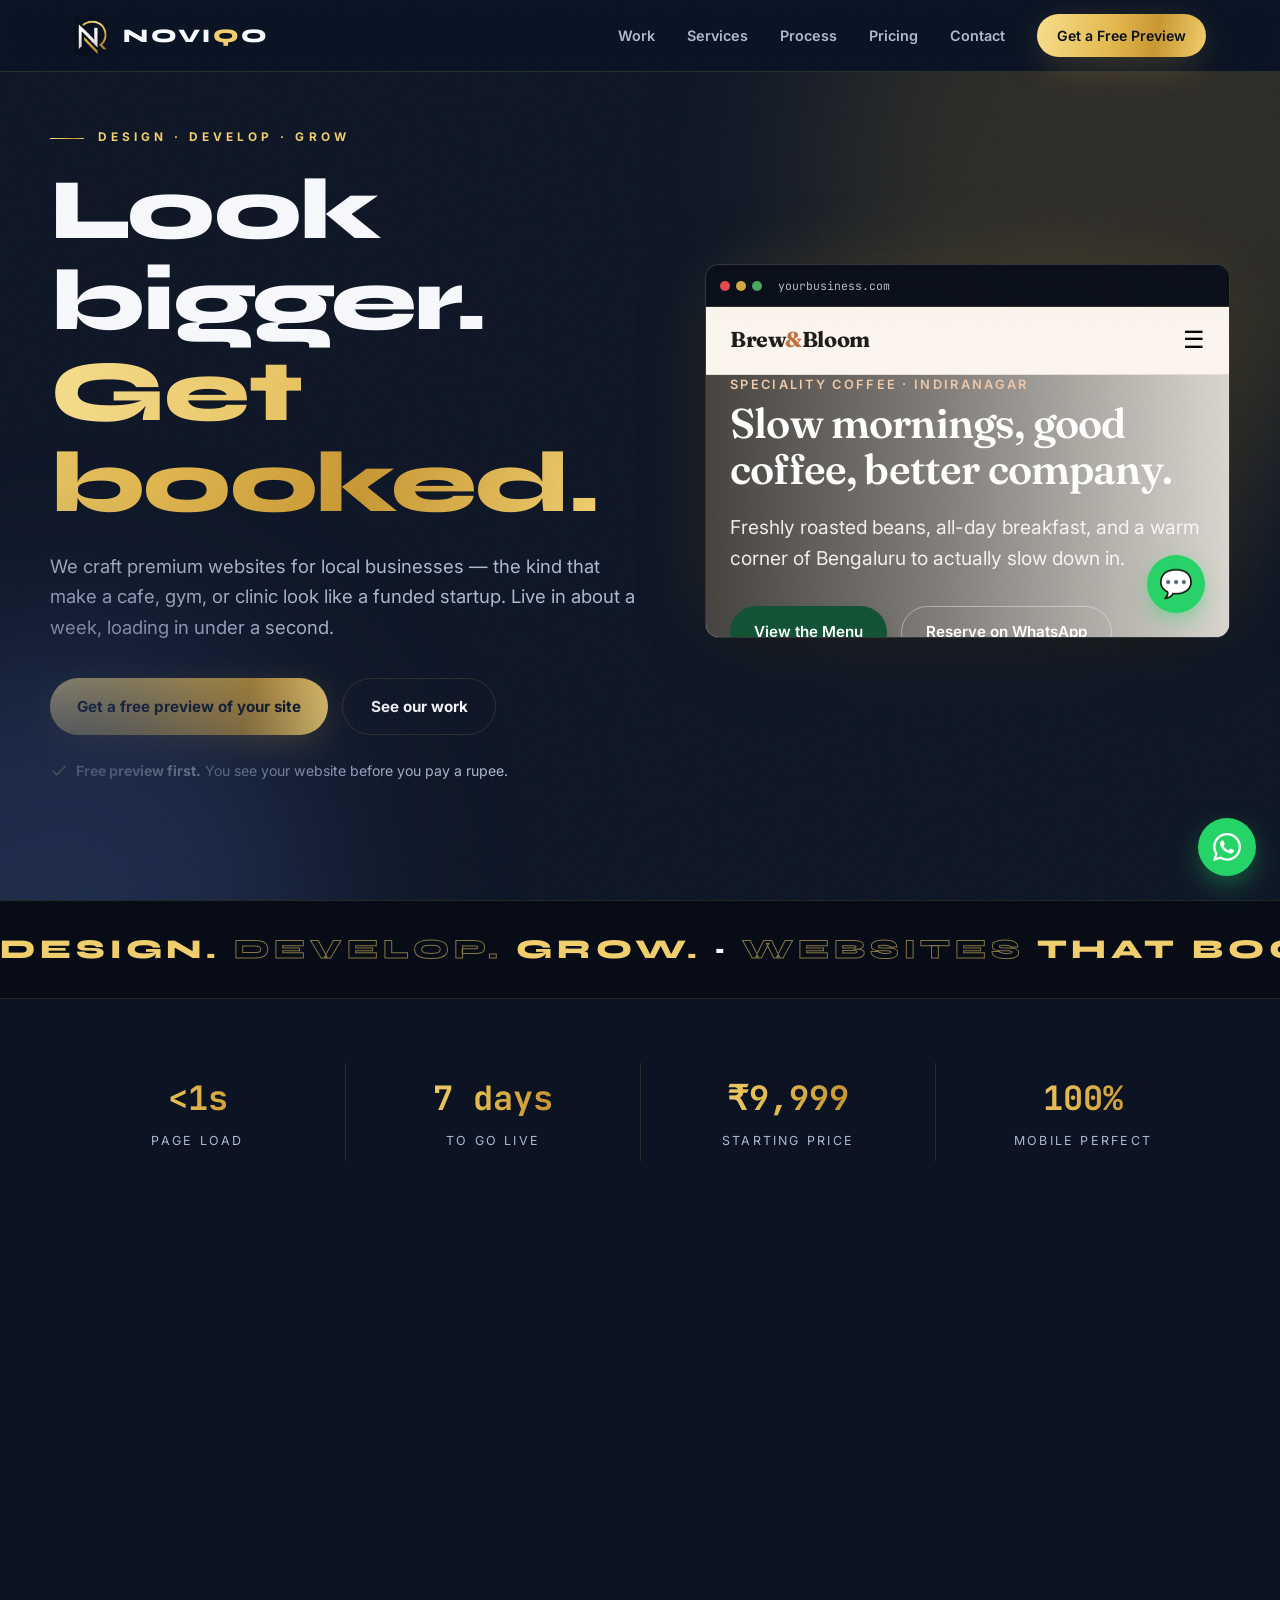
==== index.html @ 8b8cbaaa "Add 3 V2 portfolio demos" ====
<!DOCTYPE html>
<html lang="en">
<head>
  <meta charset="UTF-8" />
  <meta name="viewport" content="width=device-width, initial-scale=1.0" />
  <title>Noviqo Studio — Premium Website Design for Local Businesses in India</title>
  <meta name="description" content="Noviqo Studio designs premium, fast websites for local businesses across India — cafes, gyms, clinics, salons, schools. Live in 7 days, from ₹9,999. Design. Develop. Grow." />
  <meta name="keywords" content="website design India, affordable website small business, cafe website, gym website, dentist website, school website, salon website, web developer, WhatsApp business website" />
  <meta name="author" content="Noviqo Studio" />
  <link rel="canonical" href="https://noviqostudio.github.io/" />
  <meta name="theme-color" content="#0C1424" />
  <meta name="robots" content="index,follow,max-image-preview:large" />
  <link rel="icon" type="image/png" href="assets/favicon.png" />
  <!-- Open Graph + Twitter -->
  <meta property="og:type" content="website" />
  <meta property="og:site_name" content="Noviqo Studio" />
  <meta property="og:url" content="https://noviqostudio.github.io/" />
  <meta property="og:title" content="Noviqo Studio — Premium Websites for Local Businesses" />
  <meta property="og:description" content="Design. Develop. Grow. Premium websites for cafes, gyms, clinics, salons & schools — live in 7 days, from ₹9,999." />
  <meta property="og:image" content="https://noviqostudio.github.io/assets/logo.webp" />
  <meta name="twitter:card" content="summary_large_image" />
  <meta name="twitter:title" content="Noviqo Studio — Look bigger. Get booked." />
  <meta name="twitter:description" content="Premium websites for local businesses across India. Live in 7 days, from ₹9,999." />
  <meta name="twitter:image" content="https://noviqostudio.github.io/assets/logo.webp" />

  <!-- latency: preconnect + modular cached styles + deferred behavior -->
  <link rel="preconnect" href="https://fonts.googleapis.com" />
  <link rel="preconnect" href="https://fonts.gstatic.com" crossorigin />
  <link href="https://fonts.googleapis.com/css2?family=Syne:wght@700;800&family=Inter:wght@400;500;600;700&family=JetBrains+Mono:wght@500;700&display=swap" rel="stylesheet" />
  <link rel="stylesheet" href="css/tokens.css" />
  <link rel="stylesheet" href="css/main.css" />
  <script src="js/main.js" defer></script>

  <script type="application/ld+json">
  {
    "@context": "https://schema.org",
    "@type": "ProfessionalService",
    "@id": "https://noviqostudio.github.io/#studio",
    "name": "Noviqo Studio",
    "url": "https://noviqostudio.github.io/",
    "image": "https://noviqostudio.github.io/assets/logo.webp",
    "logo": "https://noviqostudio.github.io/assets/logo.webp",
    "description": "Premium website design and development studio for local businesses across India — cafes, gyms, clinics, salons and schools.",
    "slogan": "Design. Develop. Grow.",
    "email": "support.noviqostudio@gmail.com",
    "telephone": "+91-95352-78181",
    "priceRange": "₹₹",
    "areaServed": [
      { "@type": "Country", "name": "India" },
      "Jaipur", "Lucknow", "Indore", "Ahmedabad", "Pune", "Delhi NCR", "Chandigarh"
    ],
    "address": { "@type": "PostalAddress", "addressLocality": "Bengaluru", "addressRegion": "Karnataka", "addressCountry": "IN" },
    "knowsAbout": ["Website design", "Web development", "Local SEO", "Business automation", "Branding"],
    "contactPoint": { "@type": "ContactPoint", "contactType": "sales", "telephone": "+91-95352-78181", "email": "support.noviqostudio@gmail.com", "availableLanguage": ["en", "hi"] },
    "makesOffer": [
      { "@type": "Offer", "name": "Launch — 1-page premium website", "price": "9999", "priceCurrency": "INR" },
      { "@type": "Offer", "name": "Business — 5-6 page custom website", "price": "24999", "priceCurrency": "INR" },
      { "@type": "Offer", "name": "Premium — 10+ page website", "price": "49999", "priceCurrency": "INR" }
    ]
  }
  </script>
</head>
<body>

  <!-- ══ NAV ══ -->
  <header><nav>
    <a class="logo" href="#" aria-label="Noviqo Studio home">
      <img src="assets/monogram.webp" alt="Noviqo Studio monogram" width="40" height="46" />
      <b>NOVI<span>Q</span>O</b>
    </a>
    <div class="nav-links" id="navLinks">
      <a href="#work">Work</a>
      <a href="#services">Services</a>
      <a href="#process">Process</a>
      <a href="#pricing">Pricing</a>
      <a href="#contact">Contact</a>
      <a class="btn btn-gold" href="#contact">Get a Free Preview</a>
    </div>
    <button class="burger" id="burger" aria-label="Menu">☰</button>
  </nav></header>

  <!-- ══ HERO ══ -->
  <section class="hero">
    <div class="wrap">
      <div>
        <p class="eyebrow">Design · Develop · Grow</p>
        <h1>Look bigger.<br /><span class="gold-text">Get booked.</span></h1>
        <p class="lead">We craft premium websites for local businesses — the kind that make a cafe, gym, or clinic look like a funded startup. Live in about a week, loading in under a second.</p>
        <div class="hero-actions">
          <a class="btn btn-gold" href="#contact">Get a free preview of your site</a>
          <a class="btn btn-ghost" href="#work">See our work</a>
        </div>
        <p class="hero-note">
          <svg width="18" height="18" viewBox="0 0 24 24" fill="none" stroke="currentColor" stroke-width="2.2" stroke-linecap="round" stroke-linejoin="round" aria-hidden="true"><path d="M20 6 9 17l-5-5"/></svg>
          <span><b>Free preview first.</b>&nbsp;You see your website before you pay a rupee.</span>
        </p>
      </div>
      <div class="browser reveal">
        <div class="browser-bar"><i></i><i></i><i></i><span>yourbusiness.com</span></div>
        <div class="frame-cover skel">
          <iframe src="demos/cafe/index.html" title="Live demo — cafe website by Noviqo" loading="lazy"></iframe>
          <a href="demos/cafe/index.html" target="_blank" rel="noopener" aria-label="Open cafe demo"></a>
        </div>
      </div>
    </div>
  </section>

  <!-- ══ MARQUEE ══ -->
  <div class="marquee" aria-hidden="true">
    <div class="marquee-track">
      <span><em>Design.</em> <b>Develop.</b> <em>Grow.</em>&nbsp;·&nbsp;<b>Websites</b> <em>that book customers</em>&nbsp;·&nbsp;</span>
      <span><em>Design.</em> <b>Develop.</b> <em>Grow.</em>&nbsp;·&nbsp;<b>Websites</b> <em>that book customers</em>&nbsp;·&nbsp;</span>
    </div>
  </div>

  <!-- ══ STATS ══ -->
  <section class="strip">
    <div class="wrap">
      <div class="stat"><b>&lt;1s</b><span>Page load</span></div>
      <div class="stat"><b>7 days</b><span>To go live</span></div>
      <div class="stat"><b>₹9,999</b><span>Starting price</span></div>
      <div class="stat"><b>100%</b><span>Mobile perfect</span></div>
    </div>
  </section>

  <!-- ══ WORK / PORTFOLIO ══ -->
  <section id="work" class="cv">
    <div class="wrap">
      <div class="section-head reveal">
        <p class="eyebrow">Our Work</p>
        <h2>Real sites. <span class="gold-text">Live right now.</span></h2>
        <p class="lead">These aren't mockups — they're working websites you can click. Every one loads fast, ranks locally, and books customers over WhatsApp.</p>
      </div>
      <div class="portfolio-grid">
        <div class="work reveal">
          <div class="browser">
            <div class="browser-bar"><i></i><i></i><i></i><span>brew-and-bloom.in</span></div>
            <div class="frame-cover skel">
              <iframe src="demos/cafe/index.html" title="Cafe website demo" loading="lazy"></iframe>
              <a href="demos/cafe/index.html" target="_blank" rel="noopener" aria-label="Open cafe demo"></a>
            </div>
          </div>
          <div class="meta"><b>Brew &amp; Bloom — Cafe</b><span>Warm editorial design · menu · WhatsApp reservations</span></div>
        </div>
        <div class="work reveal">
          <div class="browser">
            <div class="browser-bar"><i></i><i></i><i></i><span>ironforge.fit</span></div>
            <div class="frame-cover skel">
              <iframe src="demos/gym/index.html" title="Gym website demo" loading="lazy"></iframe>
              <a href="demos/gym/index.html" target="_blank" rel="noopener" aria-label="Open gym demo"></a>
            </div>
          </div>
          <div class="meta"><b>Iron Forge — Gym</b><span>Bold dark design · memberships · free-trial funnel</span></div>
        </div>
        <div class="work reveal">
          <div class="browser">
            <div class="browser-bar"><i></i><i></i><i></i><span>brightsmile.clinic</span></div>
            <div class="frame-cover skel">
              <iframe src="demos/dental/index.html" title="Dental clinic website demo" loading="lazy"></iframe>
              <a href="demos/dental/index.html" target="_blank" rel="noopener" aria-label="Open dental demo"></a>
            </div>
          </div>
          <div class="meta"><b>BrightSmile — Dental Clinic</b><span>Calm clinical design · services · appointment booking</span></div>
        </div>
        <div class="work reveal">
          <div class="browser">
            <div class="browser-bar"><i></i><i></i><i></i><span>sunrisepublicschool.in</span></div>
            <div class="frame-cover skel">
              <iframe src="demos/school/index.html" title="School website demo" loading="lazy"></iframe>
              <a href="demos/school/index.html" target="_blank" rel="noopener" aria-label="Open school demo"></a>
            </div>
          </div>
          <div class="meta"><b>Sunrise Public — School</b><span>Scholarly design · admissions funnel · bilingual · DPDP-safe</span></div>
        </div>
        <div class="work reveal">
          <div class="browser">
            <div class="browser-bar"><i></i><i></i><i></i><span>luxeaura.salon</span></div>
            <div class="frame-cover skel">
              <iframe src="demos/salon/index.html" title="Salon website demo" loading="lazy"></iframe>
              <a href="demos/salon/index.html" target="_blank" rel="noopener" aria-label="Open salon demo"></a>
            </div>
          </div>
          <div class="meta"><b>Luxe Aura — Salon</b><span>Elegant plum &amp; gold · price list · bridal studio funnel</span></div>
        </div>
        <div class="work reveal">
          <div class="browser">
            <div class="browser-bar"><i></i><i></i><i></i><span>udaanschool.in</span></div>
            <div class="frame-cover skel">
              <iframe src="demos/school-v2/index.html" title="School website demo — bright variant" loading="lazy"></iframe>
              <a href="demos/school-v2/index.html" target="_blank" rel="noopener" aria-label="Open Udaan school demo"></a>
            </div>
          </div>
          <div class="meta"><b>Udaan — School (bright)</b><span>Playful sky &amp; sun design · admissions funnel · DPDP-safe</span></div>
        </div>
        <div class="work reveal">
          <div class="browser">
            <div class="browser-bar"><i></i><i></i><i></i><span>velvetbean.cafe</span></div>
            <div class="frame-cover skel">
              <iframe src="demos/cafe-v2/index.html" title="Cafe website demo — dark variant" loading="lazy"></iframe>
              <a href="demos/cafe-v2/index.html" target="_blank" rel="noopener" aria-label="Open Velvet Bean cafe demo"></a>
            </div>
          </div>
          <div class="meta"><b>Velvet Bean — Cafe (dark)</b><span>Late-night espresso bar · caramel gold · WhatsApp reservations</span></div>
        </div>
        <div class="work reveal">
          <div class="browser">
            <div class="browser-bar"><i></i><i></i><i></i><span>pulsestudio.fit</span></div>
            <div class="frame-cover skel">
              <iframe src="demos/gym-v2/index.html" title="Gym website demo — bright variant" loading="lazy"></iframe>
              <a href="demos/gym-v2/index.html" target="_blank" rel="noopener" aria-label="Open Pulse Studio gym demo"></a>
            </div>
          </div>
          <div class="meta"><b>Pulse Studio — Gym (bright)</b><span>Boutique fitness · coral &amp; class schedule · free-trial funnel</span></div>
        </div>
        <div class="work reveal">
          <div class="browser">
            <div class="browser-bar"><i></i><i></i><i></i><span>smilegarden.clinic</span></div>
            <div class="frame-cover skel">
              <iframe src="demos/dental-v2/index.html" title="Dental website demo — family variant" loading="lazy"></iframe>
              <a href="demos/dental-v2/index.html" target="_blank" rel="noopener" aria-label="Open Smile Garden dental demo"></a>
            </div>
          </div>
          <div class="meta"><b>Smile Garden — Dental (family)</b><span>Warm mint &amp; peach · kids club · appointment booking</span></div>
        </div>
      </div>
    </div>
  </section>

  <!-- ══ SERVICES ══ -->
  <section id="services" class="cv" style="background:var(--navy-850)">
    <div class="wrap">
      <div class="section-head reveal">
        <p class="eyebrow">What We Do</p>
        <h2>Everything your business <span class="gold-text">needs online.</span></h2>
      </div>
      <div class="grid3">
        <div class="card reveal">
          <div class="ic"><svg width="24" height="24" viewBox="0 0 24 24" fill="none" stroke="currentColor" stroke-width="2" stroke-linecap="round" stroke-linejoin="round" aria-hidden="true"><rect x="2" y="3" width="20" height="14" rx="2"/><path d="M8 21h8M12 17v4"/></svg></div>
          <h3>Premium Websites</h3><p>Custom-designed, mobile-perfect sites for cafes, restaurants, gyms, clinics, and growing businesses.</p>
        </div>
        <div class="card reveal">
          <div class="ic"><svg width="24" height="24" viewBox="0 0 24 24" fill="none" stroke="currentColor" stroke-width="2" stroke-linecap="round" stroke-linejoin="round" aria-hidden="true"><path d="M22 7l-8.5 8.5-5-5L2 17"/><path d="M16 7h6v6"/></svg></div>
          <h3>Local SEO</h3><p>Show up when customers search "near me" — Google Business setup, schema, and ranking built in.</p>
        </div>
        <div class="card reveal">
          <div class="ic"><svg width="24" height="24" viewBox="0 0 24 24" fill="none" stroke="currentColor" stroke-width="2" stroke-linecap="round" stroke-linejoin="round" aria-hidden="true"><path d="M21 11.5a8.38 8.38 0 0 1-.9 3.8 8.5 8.5 0 0 1-7.6 4.7 8.38 8.38 0 0 1-3.8-.9L3 21l1.9-5.7a8.38 8.38 0 0 1-.9-3.8 8.5 8.5 0 0 1 4.7-7.6 8.38 8.38 0 0 1 3.8-.9h.5a8.48 8.48 0 0 1 8 8v.5z"/></svg></div>
          <h3>WhatsApp Booking</h3><p>Enquiries, reservations, and orders land directly on your phone. No dashboard to learn.</p>
        </div>
        <div class="card reveal">
          <div class="ic"><svg width="24" height="24" viewBox="0 0 24 24" fill="none" stroke="currentColor" stroke-width="2" stroke-linecap="round" stroke-linejoin="round" aria-hidden="true"><path d="M12 22s8-4 8-10V5l-8-3-8 3v7c0 6 8 10 8 10z"/></svg></div>
          <h3>Care Plans</h3><p>Security, backups, updates, and monthly edits handled — your site stays fast and fresh forever.</p>
        </div>
        <div class="card reveal">
          <div class="ic"><svg width="24" height="24" viewBox="0 0 24 24" fill="none" stroke="currentColor" stroke-width="2" stroke-linecap="round" stroke-linejoin="round" aria-hidden="true"><rect x="4" y="4" width="16" height="16" rx="2"/><path d="M9 9h6v6H9zM9 1v3M15 1v3M9 20v3M15 20v3M1 9h3M1 15h3M20 9h3M20 15h3"/></svg></div>
          <h3>Business Automation</h3><p>AI integrations and automations that reply to customers and save you hours every week.</p>
        </div>
        <div class="card reveal">
          <div class="ic"><svg width="24" height="24" viewBox="0 0 24 24" fill="none" stroke="currentColor" stroke-width="2" stroke-linecap="round" stroke-linejoin="round" aria-hidden="true"><circle cx="13.5" cy="6.5" r=".5"/><circle cx="17.5" cy="10.5" r=".5"/><circle cx="8.5" cy="7.5" r=".5"/><circle cx="6.5" cy="12.5" r=".5"/><path d="M12 2C6.5 2 2 6.5 2 12s4.5 10 10 10c.926 0 1.648-.746 1.648-1.688 0-.437-.18-.835-.437-1.125-.29-.289-.438-.652-.438-1.125a1.64 1.64 0 0 1 1.668-1.668h1.996c3.051 0 5.555-2.503 5.555-5.554C21.965 6.012 17.461 2 12 2z"/></svg></div>
          <h3>Branding</h3><p>Logos, colors, and a look your customers remember — consistent from signboard to site.</p>
        </div>
      </div>
    </div>
  </section>

  <!-- ══ PROCESS ══ -->
  <section id="process" class="cv">
    <div class="wrap">
      <div class="section-head reveal">
        <p class="eyebrow">How It Works</p>
        <h2>Idea to live <span class="gold-text">in 7 days.</span></h2>
      </div>
      <div class="steps">
        <div class="step reveal"><h3>Free preview</h3><p>Tell us your business. We build a preview of your website — free, no obligation.</p></div>
        <div class="step reveal"><h3>You approve</h3><p>Love it? 50% advance locks your slot and we start the full build same day.</p></div>
        <div class="step reveal"><h3>We build</h3><p>Design, content, SEO, WhatsApp booking — you review a live link in 3–5 days.</p></div>
        <div class="step reveal"><h3>Go live</h3><p>Two revision rounds, then launch. Care Plan keeps it fast and secure after.</p></div>
      </div>
    </div>
  </section>

  <!-- ══ PRICING ══ -->
  <section id="pricing" class="cv" style="background:var(--navy-850)">
    <div class="wrap">
      <div class="section-head reveal">
        <p class="eyebrow">Pricing</p>
        <h2>Simple, honest <span class="gold-text">pricing.</span></h2>
        <p class="lead">Domain and SSL setup included for year one. No hidden costs — ever.</p>
      </div>
      <div class="price-grid">
        <div class="plan reveal">
          <h3>Launch</h3><div class="amt">₹9,999<small> one-time</small></div>
          <ul>
            <li><svg width="15" height="15" viewBox="0 0 24 24" fill="none" stroke="currentColor" stroke-width="3" stroke-linecap="round" stroke-linejoin="round" aria-hidden="true"><path d="M20 6 9 17l-5-5"/></svg>Premium 1-page website</li>
            <li><svg width="15" height="15" viewBox="0 0 24 24" fill="none" stroke="currentColor" stroke-width="3" stroke-linecap="round" stroke-linejoin="round" aria-hidden="true"><path d="M20 6 9 17l-5-5"/></svg>WhatsApp + call + maps</li>
            <li><svg width="15" height="15" viewBox="0 0 24 24" fill="none" stroke="currentColor" stroke-width="3" stroke-linecap="round" stroke-linejoin="round" aria-hidden="true"><path d="M20 6 9 17l-5-5"/></svg>Basic SEO</li>
            <li><svg width="15" height="15" viewBox="0 0 24 24" fill="none" stroke="currentColor" stroke-width="3" stroke-linecap="round" stroke-linejoin="round" aria-hidden="true"><path d="M20 6 9 17l-5-5"/></svg>Domain included, year 1</li>
          </ul>
          <a class="btn btn-ghost" href="#contact">Start with Launch</a>
        </div>
        <div class="plan feat reveal">
          <h3>Business</h3><div class="amt">₹24,999<small> one-time</small></div>
          <ul>
            <li><svg width="15" height="15" viewBox="0 0 24 24" fill="none" stroke="currentColor" stroke-width="3" stroke-linecap="round" stroke-linejoin="round" aria-hidden="true"><path d="M20 6 9 17l-5-5"/></svg>5–6 page custom website</li>
            <li><svg width="15" height="15" viewBox="0 0 24 24" fill="none" stroke="currentColor" stroke-width="3" stroke-linecap="round" stroke-linejoin="round" aria-hidden="true"><path d="M20 6 9 17l-5-5"/></svg>Gallery, reviews, enquiry forms</li>
            <li><svg width="15" height="15" viewBox="0 0 24 24" fill="none" stroke="currentColor" stroke-width="3" stroke-linecap="round" stroke-linejoin="round" aria-hidden="true"><path d="M20 6 9 17l-5-5"/></svg>Local SEO + Google Business</li>
            <li><svg width="15" height="15" viewBox="0 0 24 24" fill="none" stroke="currentColor" stroke-width="3" stroke-linecap="round" stroke-linejoin="round" aria-hidden="true"><path d="M20 6 9 17l-5-5"/></svg>Analytics + schema</li>
            <li><svg width="15" height="15" viewBox="0 0 24 24" fill="none" stroke="currentColor" stroke-width="3" stroke-linecap="round" stroke-linejoin="round" aria-hidden="true"><path d="M20 6 9 17l-5-5"/></svg>Domain included, year 1</li>
          </ul>
          <a class="btn btn-gold" href="#contact">Start with Business</a>
        </div>
        <div class="plan reveal">
          <h3>Premium</h3><div class="amt">₹49,999<small> one-time</small></div>
          <ul>
            <li><svg width="15" height="15" viewBox="0 0 24 24" fill="none" stroke="currentColor" stroke-width="3" stroke-linecap="round" stroke-linejoin="round" aria-hidden="true"><path d="M20 6 9 17l-5-5"/></svg>10+ pages, fully custom</li>
            <li><svg width="15" height="15" viewBox="0 0 24 24" fill="none" stroke="currentColor" stroke-width="3" stroke-linecap="round" stroke-linejoin="round" aria-hidden="true"><path d="M20 6 9 17l-5-5"/></svg>Booking / ordering automation</li>
            <li><svg width="15" height="15" viewBox="0 0 24 24" fill="none" stroke="currentColor" stroke-width="3" stroke-linecap="round" stroke-linejoin="round" aria-hidden="true"><path d="M20 6 9 17l-5-5"/></svg>Copywriting included</li>
            <li><svg width="15" height="15" viewBox="0 0 24 24" fill="none" stroke="currentColor" stroke-width="3" stroke-linecap="round" stroke-linejoin="round" aria-hidden="true"><path d="M20 6 9 17l-5-5"/></svg>Advanced SEO + blog/CMS</li>
            <li><svg width="15" height="15" viewBox="0 0 24 24" fill="none" stroke="currentColor" stroke-width="3" stroke-linecap="round" stroke-linejoin="round" aria-hidden="true"><path d="M20 6 9 17l-5-5"/></svg>Priority build</li>
          </ul>
          <a class="btn btn-ghost" href="#contact">Start with Premium</a>
        </div>
      </div>
      <p class="care-note reveal">Every site includes a <b>Care Plan</b> option from ₹999/month — security, edits, and SEO handled. <b>First month free.</b></p>
    </div>
  </section>

  <!-- ══ CONTACT ══ -->
  <section id="contact" class="contact cv">
    <div class="wrap split">
      <div class="reveal">
        <p class="eyebrow">Get Started</p>
        <h2>Get your <span class="gold-text">free preview.</span></h2>
        <p class="lead" style="margin-top:14px">Tell us about your business and we'll build a preview of your website — free. If you love it, we go live in a week. If not, you owe nothing.</p>
        <div class="info-row">
          <svg width="20" height="20" viewBox="0 0 24 24" fill="none" stroke="currentColor" stroke-width="2" stroke-linecap="round" stroke-linejoin="round" aria-hidden="true"><rect x="2" y="4" width="20" height="16" rx="2"/><path d="m22 7-10 5L2 7"/></svg>
          <a href="mailto:support.noviqostudio@gmail.com">support.noviqostudio@gmail.com</a>
        </div>
        <div class="info-row">
          <svg width="20" height="20" viewBox="0 0 24 24" fill="none" stroke="currentColor" stroke-width="2" stroke-linecap="round" stroke-linejoin="round" aria-hidden="true"><path d="M21 11.5a8.38 8.38 0 0 1-.9 3.8 8.5 8.5 0 0 1-7.6 4.7 8.38 8.38 0 0 1-3.8-.9L3 21l1.9-5.7a8.38 8.38 0 0 1-.9-3.8 8.5 8.5 0 0 1 4.7-7.6 8.38 8.38 0 0 1 3.8-.9h.5a8.48 8.48 0 0 1 8 8v.5z"/></svg>
          <span>WhatsApp — fastest reply</span>
        </div>
        <div class="info-row">
          <svg width="20" height="20" viewBox="0 0 24 24" fill="none" stroke="currentColor" stroke-width="2" stroke-linecap="round" stroke-linejoin="round" aria-hidden="true"><path d="M20 10c0 6-8 12-8 12s-8-6-8-12a8 8 0 0 1 16 0z"/><circle cx="12" cy="10" r="3"/></svg>
          <span>Bengaluru, India · serving businesses everywhere</span>
        </div>
      </div>
      <form id="enquiry" onsubmit="return sendWhatsApp(event)">
        <h3>Free Website Preview</h3>
        <p style="color:#6B7280;font-size:.9rem;margin-top:6px">30 seconds. Straight to our WhatsApp.</p>
        <label for="nm">Your name</label>
        <input id="nm" required placeholder="e.g. Priya" autocomplete="name" />
        <label for="biz">Business name &amp; type</label>
        <input id="biz" required placeholder="e.g. Priya's Cafe, Indiranagar" autocomplete="organization" />
        <label for="msg">Anything else? (optional)</label>
        <textarea id="msg" rows="3" placeholder="e.g. We have an Instagram but no website"></textarea>
        <button class="btn btn-gold" type="submit">Get My Free Preview →</button>
      </form>
    </div>
  </section>

  <!-- ══ FOOTER ══ -->
  <footer>
    <img class="flogo" src="assets/logo.webp" alt="Noviqo Studio — Design. Develop. Grow." width="193" height="96" decoding="async" />
    <div class="fnav">
      <a href="#work">Work</a><a href="#services">Services</a><a href="#pricing">Pricing</a><a href="#contact">Contact</a>
    </div>
    <p class="legal">© <span id="yr"></span> Noviqo Studio · Bengaluru, India · Design. Develop. Grow.</p>
  </footer>

  <!-- ══ FLOATING WHATSAPP ══ -->
  <a class="fab" href="https://wa.me/919535278181?text=Hi%20Noviqo%20Studio!%20I'd%20like%20a%20free%20website%20preview." target="_blank" rel="noopener" aria-label="Chat on WhatsApp">
    <svg width="28" height="28" viewBox="0 0 24 24" fill="currentColor" aria-hidden="true"><path d="M17.472 14.382c-.297-.149-1.758-.867-2.03-.967-.273-.099-.471-.148-.67.15-.197.297-.767.966-.94 1.164-.173.199-.347.223-.644.075-.297-.15-1.255-.463-2.39-1.475-.883-.788-1.48-1.761-1.653-2.059-.173-.297-.018-.458.13-.606.134-.133.297-.347.446-.52.149-.174.198-.298.298-.497.099-.198.05-.371-.025-.52-.075-.149-.669-1.612-.916-2.207-.242-.579-.487-.5-.669-.51-.173-.008-.371-.01-.57-.01-.198 0-.52.074-.792.372-.272.297-1.04 1.016-1.04 2.479 0 1.462 1.065 2.875 1.213 3.074.149.198 2.096 3.2 5.077 4.487.709.306 1.262.489 1.694.625.712.227 1.36.195 1.871.118.571-.085 1.758-.719 2.006-1.413.248-.694.248-1.289.173-1.413-.074-.124-.272-.198-.57-.347m-5.421 7.403h-.004a9.87 9.87 0 0 1-5.031-1.378l-.361-.214-3.741.982.998-3.648-.235-.374a9.86 9.86 0 0 1-1.51-5.26c.001-5.45 4.436-9.884 9.888-9.884 2.64 0 5.122 1.03 6.988 2.898a9.825 9.825 0 0 1 2.893 6.994c-.003 5.45-4.437 9.884-9.885 9.884m8.413-18.297A11.815 11.815 0 0 0 12.05 0C5.495 0 .16 5.335.157 11.892c0 2.096.547 4.142 1.588 5.945L.057 24l6.305-1.654a11.882 11.882 0 0 0 5.683 1.448h.005c6.554 0 11.89-5.335 11.893-11.893a11.821 11.821 0 0 0-3.48-8.413z"/></svg>
  </a>

</body>
</html>
---- css/tokens.css ----
/* Noviqo Studio — design tokens (derived from brand/NOVIQO.png: midnight navy · metallic gold · white)
   Modular: single theming layer, cached separately. */
:root {
  /* color — navy scale (logo background family) */
  --navy-950: #070C16;
  --navy-900: #0C1424;   /* page canvas — matches logo bg */
  --navy-850: #101A30;
  --navy-800: #15213C;   /* raised surface */
  --navy-700: #1D2C4E;   /* borders on dark */

  /* color — gold scale (logo mark family) */
  --gold: #D4A93C;             /* base metallic */
  --gold-bright: #F0CE6E;      /* text-safe on navy */
  --gold-deep: #A87E22;
  --grad-gold: linear-gradient(100deg, #F6DE8D 0%, #E3B84D 45%, #C89732 70%, #F0CE6E 100%);

  /* color — neutrals */
  --white: #F8F9FC;
  --body-on-dark: #AEB9CF;     /* muted body text on navy */
  --line-on-dark: rgba(240, 206, 110, .14);   /* gold hairline */
  --line-soft: rgba(174, 185, 207, .14);

  /* semantic */
  --bg: var(--navy-900);
  --surface: var(--navy-800);
  --ink: var(--white);
  --muted: var(--body-on-dark);
  --accent: var(--gold);
  --accent-ink: #0B1120;       /* text on gold */
  --wa: #25D366;

  /* type */
  --font-display: 'Syne', 'Inter', sans-serif;
  --font-body: 'Inter', system-ui, -apple-system, sans-serif;
  --font-mono: 'JetBrains Mono', ui-monospace, monospace;

  /* radius */
  --r-sm: 8px;
  --r-md: 14px;
  --r-lg: 22px;
  --pill: 999px;

  /* elevation & glow */
  --shadow: 0 20px 60px -20px rgba(0, 0, 0, .55);
  --glow-gold: 0 10px 40px -10px rgba(212, 169, 60, .45);
  --glow-gold-soft: 0 0 80px -20px rgba(212, 169, 60, .25);

  /* layout */
  --maxw: 1180px;
  --pad: 24px;
}
---- css/main.css ----
/* Noviqo Studio — layout & components (midnight navy · metallic gold).
   Modular: depends only on tokens.css. */

* { margin: 0; padding: 0; box-sizing: border-box; }
html { scroll-behavior: smooth; }
body {
  font-family: var(--font-body);
  color: var(--ink);
  background: var(--bg);
  line-height: 1.65;
  -webkit-font-smoothing: antialiased;
  overflow-x: hidden;
}
h1, h2, h3 { font-family: var(--font-display); font-weight: 800; line-height: 1.05; letter-spacing: -.02em; }
a { color: inherit; text-decoration: none; }
a, button { cursor: pointer; }
img { display: block; max-width: 100%; }
:focus-visible { outline: 2px solid var(--gold-bright); outline-offset: 3px; border-radius: 4px; }
::selection { background: var(--gold); color: var(--accent-ink); }
section { padding: 110px var(--pad); position: relative; }
.cv { content-visibility: auto; contain-intrinsic-size: 760px; }
.wrap { max-width: var(--maxw); margin: 0 auto; position: relative; }

/* film grain over everything, very subtle */
body::before {
  content: ""; position: fixed; inset: 0; z-index: 1; pointer-events: none; opacity: .05;
  background-image: url("data:image/svg+xml,%3Csvg xmlns='http://www.w3.org/2000/svg' width='140' height='140'%3E%3Cfilter id='n'%3E%3CfeTurbulence type='fractalNoise' baseFrequency='0.9' numOctaves='2'/%3E%3C/filter%3E%3Crect width='100%25' height='100%25' filter='url(%23n)'/%3E%3C/svg%3E");
}
header, .fab { z-index: 50; }

/* typography helpers */
.eyebrow {
  display: inline-flex; align-items: center; gap: 14px;
  font-weight: 700; font-size: .74rem; letter-spacing: .34em; text-transform: uppercase;
  color: var(--gold-bright);
}
.eyebrow::before { content: ""; width: 34px; height: 1px; background: var(--grad-gold); }
.gold-text { background: var(--grad-gold); -webkit-background-clip: text; background-clip: text; color: transparent; }
.lead { color: var(--muted); font-size: 1.08rem; max-width: 62ch; }
.section-head { max-width: 62ch; margin-bottom: 64px; }
.section-head h2 { font-size: clamp(2.2rem, 5vw, 3.4rem); margin: .8rem 0 1rem; text-wrap: balance; }

/* buttons */
.btn {
  display: inline-flex; align-items: center; gap: .55rem; font-weight: 700; font-size: .95rem;
  padding: .95rem 1.7rem; border-radius: var(--pill); border: 0;
  transition: transform .2s, box-shadow .2s, background .2s, color .2s;
}
.btn:hover { transform: translateY(-2px); }
.btn:active { transform: translateY(0) scale(.98); }
.btn-gold { background: var(--grad-gold); color: var(--accent-ink); box-shadow: var(--glow-gold); }
.btn-gold:hover { box-shadow: 0 14px 50px -10px rgba(212, 169, 60, .6); }
.btn-ghost { background: transparent; color: var(--ink); border: 1.5px solid var(--line-on-dark); }
.btn-ghost:hover { border-color: var(--gold); color: var(--gold-bright); }

/* nav */
header {
  position: sticky; top: 0; backdrop-filter: saturate(160%) blur(14px);
  background: rgba(12, 20, 36, .8); border-bottom: 1px solid var(--line-on-dark);
}
nav { max-width: var(--maxw); margin: 0 auto; display: flex; align-items: center; justify-content: space-between; padding: 14px var(--pad); }
.logo { display: flex; align-items: center; gap: 12px; }
.logo img { height: 40px; width: auto; }
.logo b { font-family: var(--font-display); font-weight: 800; font-size: 1.2rem; letter-spacing: .12em; }
.logo b span { color: var(--gold-bright); }
.nav-links { display: flex; gap: 32px; align-items: center; }
.nav-links a { font-size: .9rem; color: var(--muted); font-weight: 600; transition: color .2s; }
.nav-links a:hover { color: var(--gold-bright); }
.nav-links a.btn-gold { color: var(--accent-ink); padding: .62rem 1.25rem; font-size: .88rem; }
.burger { display: none; background: 0; border: 0; font-size: 1.6rem; color: var(--ink); }

/* hero */
.hero { min-height: 92vh; display: flex; align-items: center; padding-top: 40px; overflow: hidden; }
.hero::before, .hero::after {
  content: ""; position: absolute; border-radius: 50%; filter: blur(90px); pointer-events: none;
}
.hero::before { width: 640px; height: 640px; right: -180px; top: -220px; background: rgba(212, 169, 60, .16); }
.hero::after { width: 520px; height: 520px; left: -200px; bottom: -260px; background: rgba(29, 44, 78, .9); }
.hero .wrap { display: grid; grid-template-columns: 1.06fr .94fr; gap: 64px; align-items: center; }
.hero h1 { font-size: clamp(3rem, 7vw, 5.4rem); margin: 1.1rem 0 1.4rem; text-wrap: balance; }
.hero .lead { font-size: 1.16rem; margin-bottom: 2.2rem; }
.hero-actions { display: flex; gap: 14px; flex-wrap: wrap; }
.hero-note { margin-top: 1.5rem; font-size: .88rem; color: var(--muted); display: flex; align-items: center; gap: 8px; }
.hero-note svg { color: var(--gold-bright); flex: none; }
.hero-note b { color: var(--ink); }

/* browser mockup */
.browser {
  border: 1px solid var(--line-on-dark); border-radius: var(--r-md); overflow: hidden;
  background: var(--navy-850); box-shadow: var(--shadow), var(--glow-gold-soft);
}
.browser-bar { display: flex; align-items: center; gap: 6px; padding: 11px 14px; background: var(--navy-950); border-bottom: 1px solid var(--line-on-dark); }
.browser-bar i { width: 10px; height: 10px; border-radius: var(--pill); background: var(--navy-700); }
.browser-bar i:first-child { background: #E5484D; }
.browser-bar i:nth-child(2) { background: var(--gold); }
.browser-bar i:nth-child(3) { background: #46A758; }
.browser-bar span { margin-left: 10px; font-family: var(--font-mono); font-size: .72rem; color: var(--muted); }
.browser iframe { width: 100%; height: 330px; border: 0; display: block; pointer-events: none; background: #fff; }
.frame-cover { position: relative; }
.frame-cover a { position: absolute; inset: 0; }

/* skeleton shimmer */
.skel { position: relative; overflow: hidden; background: var(--navy-800); }
.skel::after {
  content: ""; position: absolute; inset: 0; transform: translateX(-100%);
  background: linear-gradient(90deg, transparent, rgba(240, 206, 110, .12), transparent);
  animation: shimmer 1.4s infinite;
}
@keyframes shimmer { to { transform: translateX(100%); } }
.skel > img, .skel > iframe { opacity: 0; transition: opacity .45s ease; }
.skel.loaded { background: transparent; }
.skel.loaded::after { display: none; }
.skel.loaded > img, .skel.loaded > iframe { opacity: 1; }

/* marquee — kinetic brand strip */
.marquee { padding: 26px 0; border-block: 1px solid var(--line-on-dark); background: var(--navy-950); overflow: hidden; }
.marquee-track { display: flex; width: max-content; animation: marquee 26s linear infinite; }
.marquee span {
  font-family: var(--font-display); font-weight: 800; font-size: clamp(1.1rem, 2.4vw, 1.7rem);
  text-transform: uppercase; letter-spacing: .18em; white-space: nowrap; padding-right: 18px;
}
.marquee span b { color: transparent; -webkit-text-stroke: 1px rgba(240, 206, 110, .55); font-weight: 800; }
.marquee span em { font-style: normal; color: var(--gold-bright); }
@keyframes marquee { to { transform: translateX(-50%); } }

/* stats */
.strip { padding: 64px var(--pad); }
.strip .wrap { display: grid; grid-template-columns: repeat(4, 1fr); gap: 0; text-align: center; }
.strip .stat { padding: 8px 18px; border-left: 1px solid var(--line-on-dark); }
.strip .stat:first-child { border-left: 0; }
.strip b { font-family: var(--font-mono); font-size: 2.1rem; display: block; background: var(--grad-gold); -webkit-background-clip: text; background-clip: text; color: transparent; }
.strip span { font-size: .78rem; color: var(--muted); text-transform: uppercase; letter-spacing: .18em; }

/* portfolio */
.portfolio-grid { display: grid; grid-template-columns: repeat(3, 1fr); gap: 26px; }
.work { display: flex; flex-direction: column; gap: 16px; transition: transform .25s; }
.work:hover { transform: translateY(-6px); }
.work:hover .browser { box-shadow: var(--shadow), var(--glow-gold); border-color: rgba(240, 206, 110, .35); }
.work .browser { transition: box-shadow .3s, border-color .3s; }
.work .meta b { display: block; font-family: var(--font-display); font-size: 1.06rem; }
.work .meta span { color: var(--muted); font-size: .88rem; }

/* services */
.grid3 { display: grid; grid-template-columns: repeat(3, 1fr); gap: 24px; }
.card {
  background: linear-gradient(160deg, var(--navy-800), var(--navy-850));
  border: 1px solid var(--line-soft); border-radius: var(--r-md); padding: 32px;
  transition: transform .25s, border-color .25s, box-shadow .25s;
}
.card:hover { transform: translateY(-5px); border-color: rgba(240, 206, 110, .4); box-shadow: var(--glow-gold-soft); }
.card .ic {
  width: 52px; height: 52px; border-radius: var(--r-sm); display: grid; place-items: center; margin-bottom: 18px;
  background: rgba(212, 169, 60, .12); border: 1px solid var(--line-on-dark); color: var(--gold-bright);
}
.card h3 { font-size: 1.12rem; margin-bottom: 8px; }
.card p { color: var(--muted); font-size: .94rem; }

/* process */
.steps { display: grid; grid-template-columns: repeat(4, 1fr); gap: 24px; counter-reset: step; }
.step { position: relative; padding: 28px 24px; background: var(--navy-850); border: 1px solid var(--line-soft); border-radius: var(--r-md); }
.step::before {
  counter-increment: step; content: "0" counter(step);
  font-family: var(--font-mono); font-weight: 700; font-size: .95rem;
  background: var(--grad-gold); -webkit-background-clip: text; background-clip: text; color: transparent;
}
.step h3 { font-size: 1.04rem; margin: 10px 0 6px; }
.step p { color: var(--muted); font-size: .88rem; }

/* pricing */
.price-grid { display: grid; grid-template-columns: repeat(3, 1fr); gap: 26px; align-items: stretch; }
.plan {
  background: var(--navy-850); border: 1.5px solid var(--line-soft); border-radius: var(--r-lg);
  padding: 38px 30px; display: flex; flex-direction: column; transition: transform .25s, box-shadow .25s;
}
.plan:hover { transform: translateY(-4px); }
.plan.feat { border-color: var(--gold); box-shadow: var(--glow-gold-soft); position: relative; background: linear-gradient(170deg, #182647, var(--navy-850)); }
.plan.feat::before {
  content: "Most popular"; position: absolute; top: -13px; left: 50%; transform: translateX(-50%);
  background: var(--grad-gold); color: var(--accent-ink); font-size: .7rem; font-weight: 800;
  padding: .38rem 1.05rem; border-radius: var(--pill); text-transform: uppercase; letter-spacing: .1em;
}
.plan h3 { font-size: .92rem; text-transform: uppercase; color: var(--muted); letter-spacing: .14em; font-family: var(--font-body); font-weight: 700; }
.plan .amt { font-family: var(--font-mono); font-size: 2.4rem; font-weight: 700; margin: 14px 0; }
.plan .amt small { font-size: .92rem; color: var(--muted); font-weight: 500; }
.plan ul { list-style: none; margin: 14px 0 28px; flex: 1; }
.plan li { display: flex; gap: 10px; align-items: flex-start; padding: 8px 0; border-bottom: 1px dashed var(--line-soft); font-size: .93rem; color: var(--body-on-dark); }
.plan li svg { color: var(--gold-bright); flex: none; margin-top: 4px; }
.plan .btn { justify-content: center; }
.care-note { margin-top: 30px; text-align: center; color: var(--muted); font-size: .92rem; }
.care-note b { color: var(--gold-bright); }

/* contact */
.contact { background: var(--navy-950); border-top: 1px solid var(--line-on-dark); }
.contact .split { display: grid; grid-template-columns: 1fr 1fr; gap: 64px; align-items: start; }
.contact h2 { font-size: clamp(2.2rem, 4.6vw, 3.2rem); }
.info-row { display: flex; gap: 14px; margin: 20px 0; align-items: center; color: var(--body-on-dark); }
.info-row svg { color: var(--gold-bright); flex: none; }
.info-row a:hover { color: var(--gold-bright); }
form { background: var(--white); color: #16181D; padding: 34px; border-radius: var(--r-lg); box-shadow: var(--shadow), var(--glow-gold-soft); }
form h3 { font-size: 1.35rem; color: #0C1424; }
form label { font-size: .82rem; font-weight: 700; display: block; margin: 15px 0 6px; }
form input, form textarea {
  width: 100%; padding: .85rem 1rem; border: 1.5px solid #DDE1EA; border-radius: var(--r-sm);
  font-family: var(--font-body); font-size: .95rem; background: #FBFBFD;
}
form input:focus, form textarea:focus { outline: 0; border-color: var(--gold); box-shadow: 0 0 0 3px rgba(212, 169, 60, .18); }
form .btn-gold { width: 100%; justify-content: center; margin-top: 24px; }

/* footer */
footer { background: var(--navy-950); color: var(--muted); padding: 64px var(--pad) 36px; text-align: center; border-top: 1px solid var(--line-on-dark); }
footer .flogo { height: 96px; width: auto; margin: 0 auto 6px; }
footer .fnav { display: flex; gap: 26px; justify-content: center; flex-wrap: wrap; margin: 20px 0; }
footer .fnav a:hover { color: var(--gold-bright); }
footer .legal { font-size: .82rem; opacity: .7; }

/* floating WhatsApp */
.fab {
  position: fixed; bottom: 24px; right: 24px; width: 58px; height: 58px; border-radius: var(--pill);
  background: var(--wa); display: grid; place-items: center; color: #fff;
  box-shadow: 0 10px 30px -6px rgba(37, 211, 102, .55); transition: transform .2s;
}
.fab:hover { transform: scale(1.1); }

/* reveal on scroll */
.reveal { opacity: 0; transform: translateY(26px); transition: opacity .7s, transform .7s cubic-bezier(.2, .7, .2, 1); }
.reveal.in { opacity: 1; transform: none; }

/* reduced motion */
@media (prefers-reduced-motion: reduce) {
  .reveal { opacity: 1; transform: none; transition: none; }
  .skel::after { animation: none; }
  .marquee-track { animation: none; }
  .btn, .work, .card, .plan { transition: none; }
}

/* responsive */
@media (max-width: 940px) {
  section { padding: 72px 20px; }
  .nav-links {
    position: fixed; inset: 68px 0 auto; flex-direction: column; background: var(--navy-950);
    padding: 26px; gap: 22px; transform: translateY(-180%); transition: transform .3s;
    border-bottom: 1px solid var(--line-on-dark); box-shadow: var(--shadow);
  }
  .nav-links.open { transform: none; }
  .burger { display: block; }
  .hero { min-height: auto; padding-top: 64px; }
  .hero .wrap, .contact .split { grid-template-columns: 1fr; gap: 40px; }
  .grid3, .portfolio-grid, .price-grid { grid-template-columns: 1fr; }
  .steps { grid-template-columns: 1fr 1fr; }
  .strip .wrap { grid-template-columns: 1fr 1fr; gap: 26px 0; }
  .strip .stat:nth-child(3) { border-left: 0; }
}
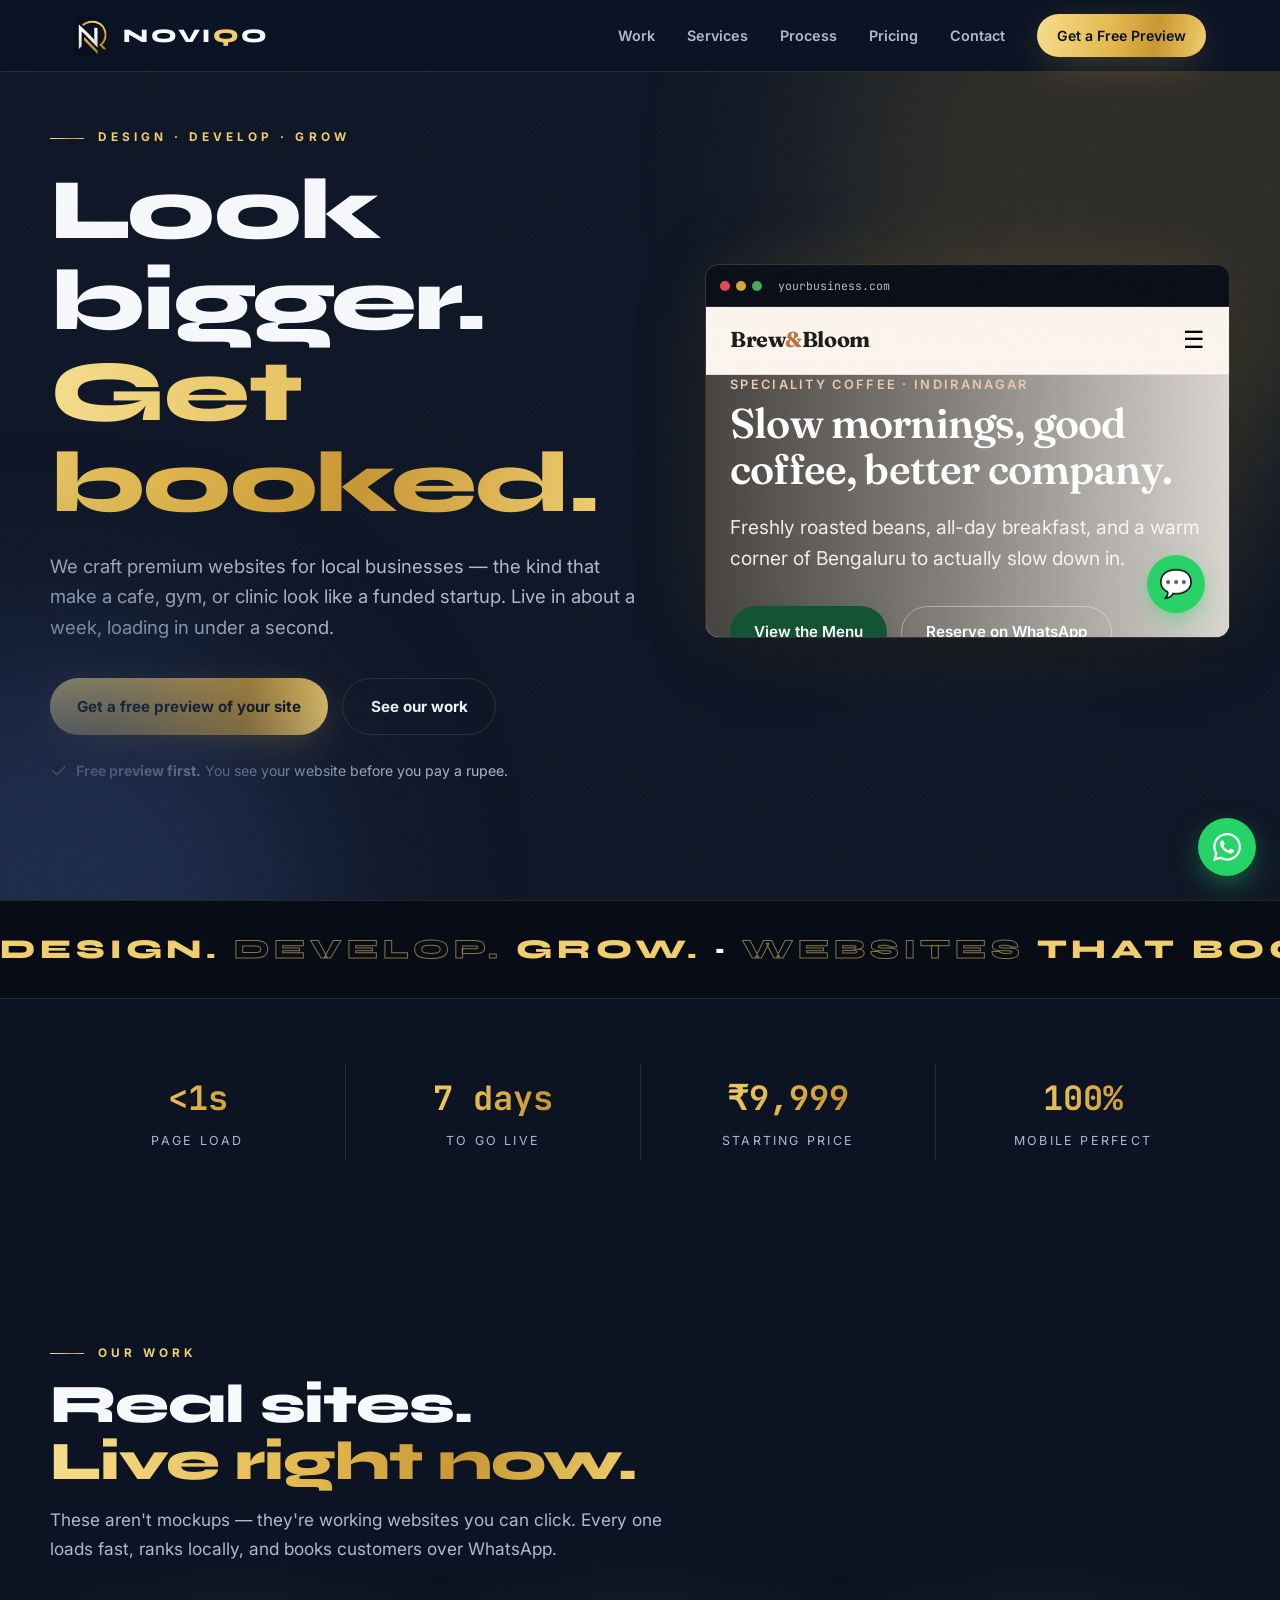
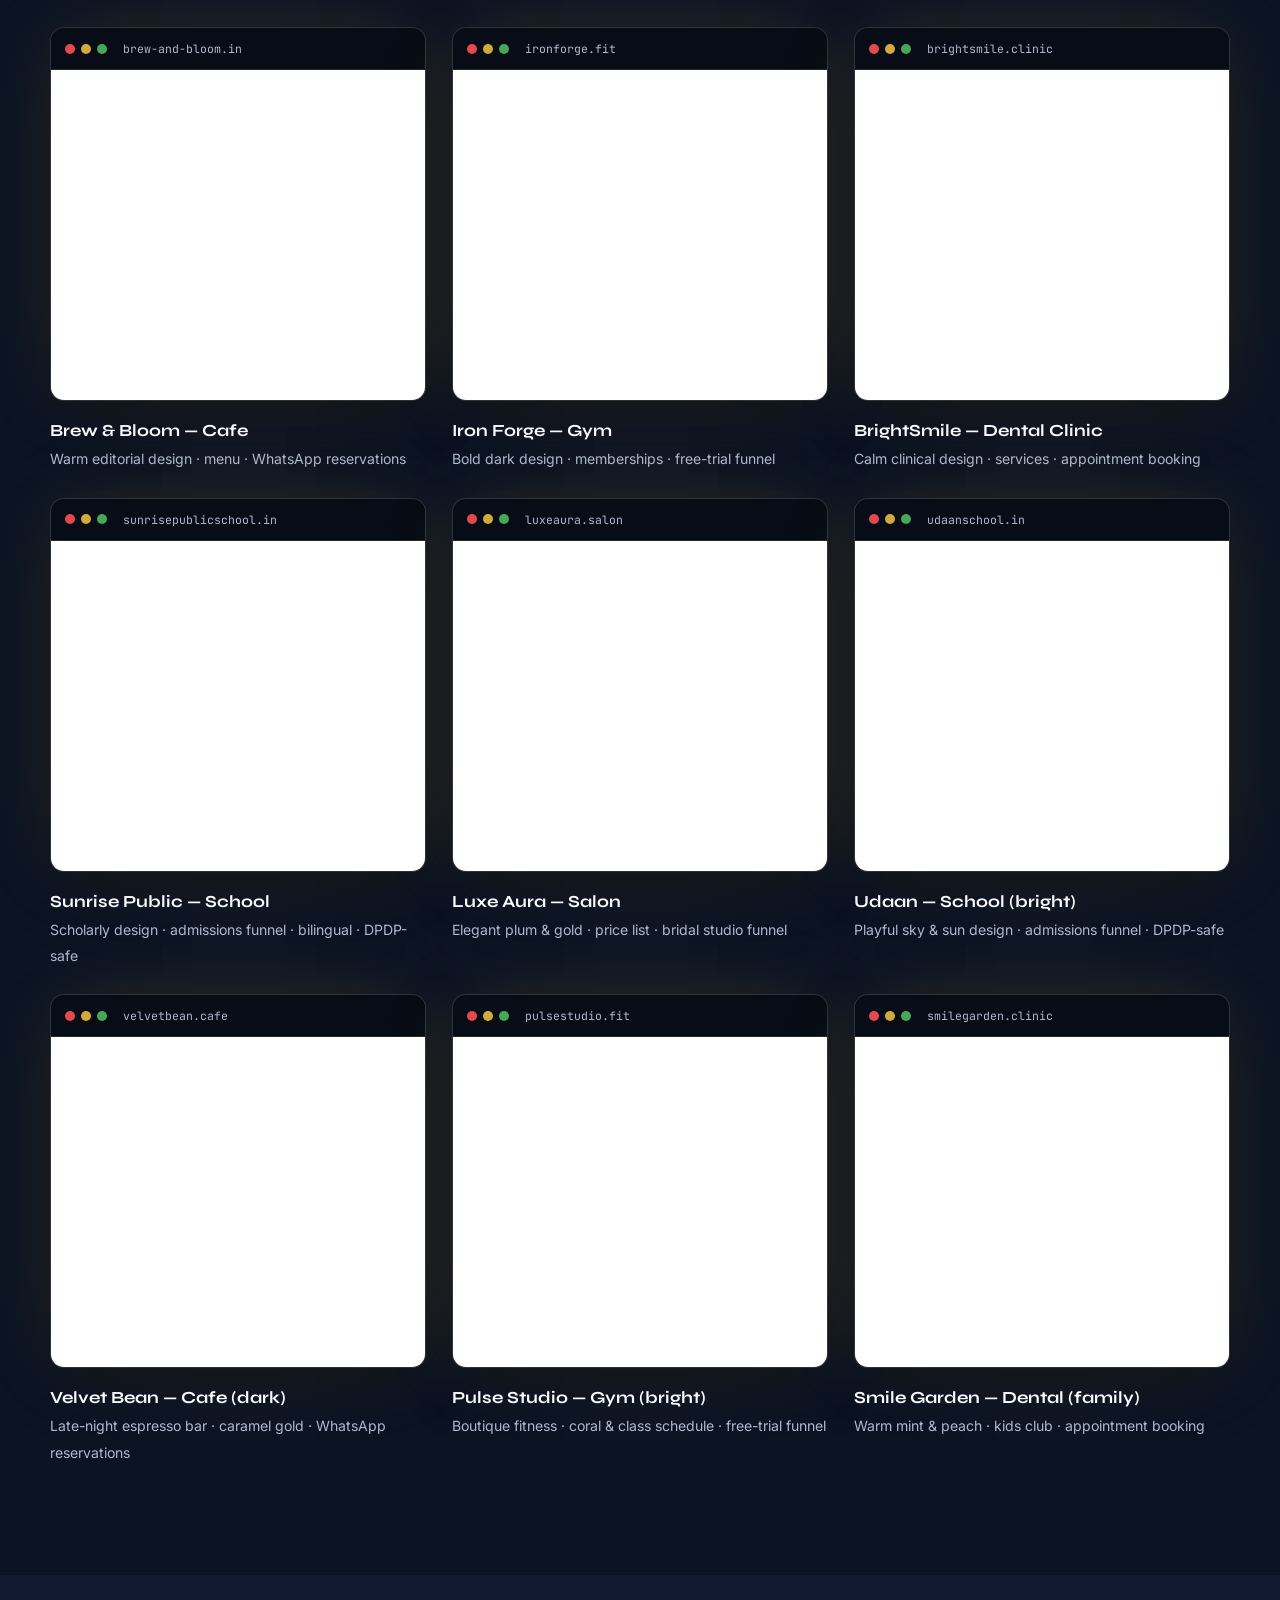
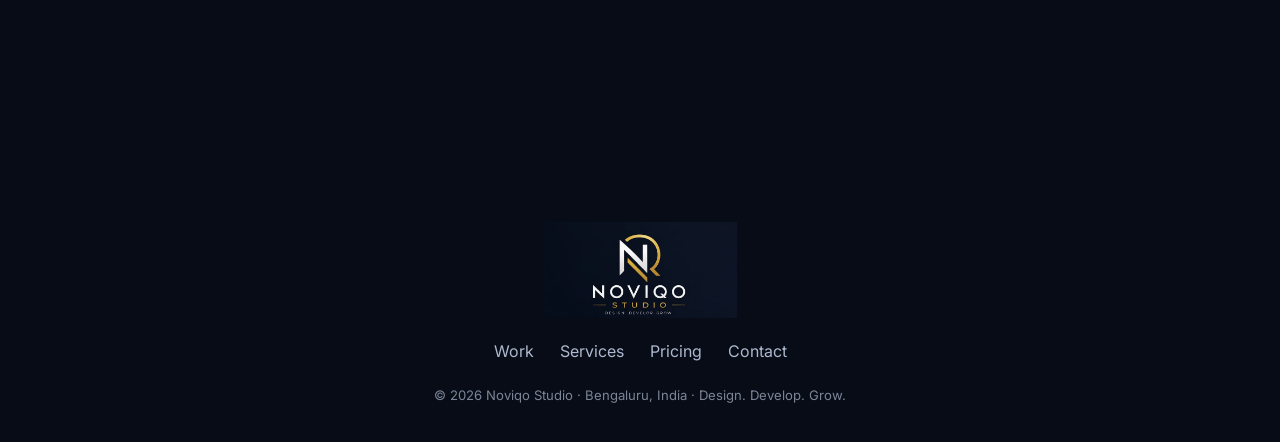
==== commit 856527e0: "Add CNAME noviqo.co.in + swap URLs" ====
--- a/index.html
+++ b/index.html
@@ -7,21 +7,21 @@
   <meta name="description" content="Noviqo Studio designs premium, fast websites for local businesses across India — cafes, gyms, clinics, salons, schools. Live in 7 days, from ₹9,999. Design. Develop. Grow." />
   <meta name="keywords" content="website design India, affordable website small business, cafe website, gym website, dentist website, school website, salon website, web developer, WhatsApp business website" />
   <meta name="author" content="Noviqo Studio" />
-  <link rel="canonical" href="https://noviqostudio.github.io/" />
+  <link rel="canonical" href="https://noviqo.co.in/" />
   <meta name="theme-color" content="#0C1424" />
   <meta name="robots" content="index,follow,max-image-preview:large" />
   <link rel="icon" type="image/png" href="assets/favicon.png" />
   <!-- Open Graph + Twitter -->
   <meta property="og:type" content="website" />
   <meta property="og:site_name" content="Noviqo Studio" />
-  <meta property="og:url" content="https://noviqostudio.github.io/" />
+  <meta property="og:url" content="https://noviqo.co.in/" />
   <meta property="og:title" content="Noviqo Studio — Premium Websites for Local Businesses" />
   <meta property="og:description" content="Design. Develop. Grow. Premium websites for cafes, gyms, clinics, salons & schools — live in 7 days, from ₹9,999." />
-  <meta property="og:image" content="https://noviqostudio.github.io/assets/logo.webp" />
+  <meta property="og:image" content="https://noviqo.co.in/assets/logo.webp" />
   <meta name="twitter:card" content="summary_large_image" />
   <meta name="twitter:title" content="Noviqo Studio — Look bigger. Get booked." />
   <meta name="twitter:description" content="Premium websites for local businesses across India. Live in 7 days, from ₹9,999." />
-  <meta name="twitter:image" content="https://noviqostudio.github.io/assets/logo.webp" />
+  <meta name="twitter:image" content="https://noviqo.co.in/assets/logo.webp" />
 
   <!-- latency: preconnect + modular cached styles + deferred behavior -->
   <link rel="preconnect" href="https://fonts.googleapis.com" />
@@ -35,11 +35,11 @@
   {
     "@context": "https://schema.org",
     "@type": "ProfessionalService",
-    "@id": "https://noviqostudio.github.io/#studio",
+    "@id": "https://noviqo.co.in/#studio",
     "name": "Noviqo Studio",
-    "url": "https://noviqostudio.github.io/",
-    "image": "https://noviqostudio.github.io/assets/logo.webp",
-    "logo": "https://noviqostudio.github.io/assets/logo.webp",
+    "url": "https://noviqo.co.in/",
+    "image": "https://noviqo.co.in/assets/logo.webp",
+    "logo": "https://noviqo.co.in/assets/logo.webp",
     "description": "Premium website design and development studio for local businesses across India — cafes, gyms, clinics, salons and schools.",
     "slogan": "Design. Develop. Grow.",
     "email": "support.noviqostudio@gmail.com",
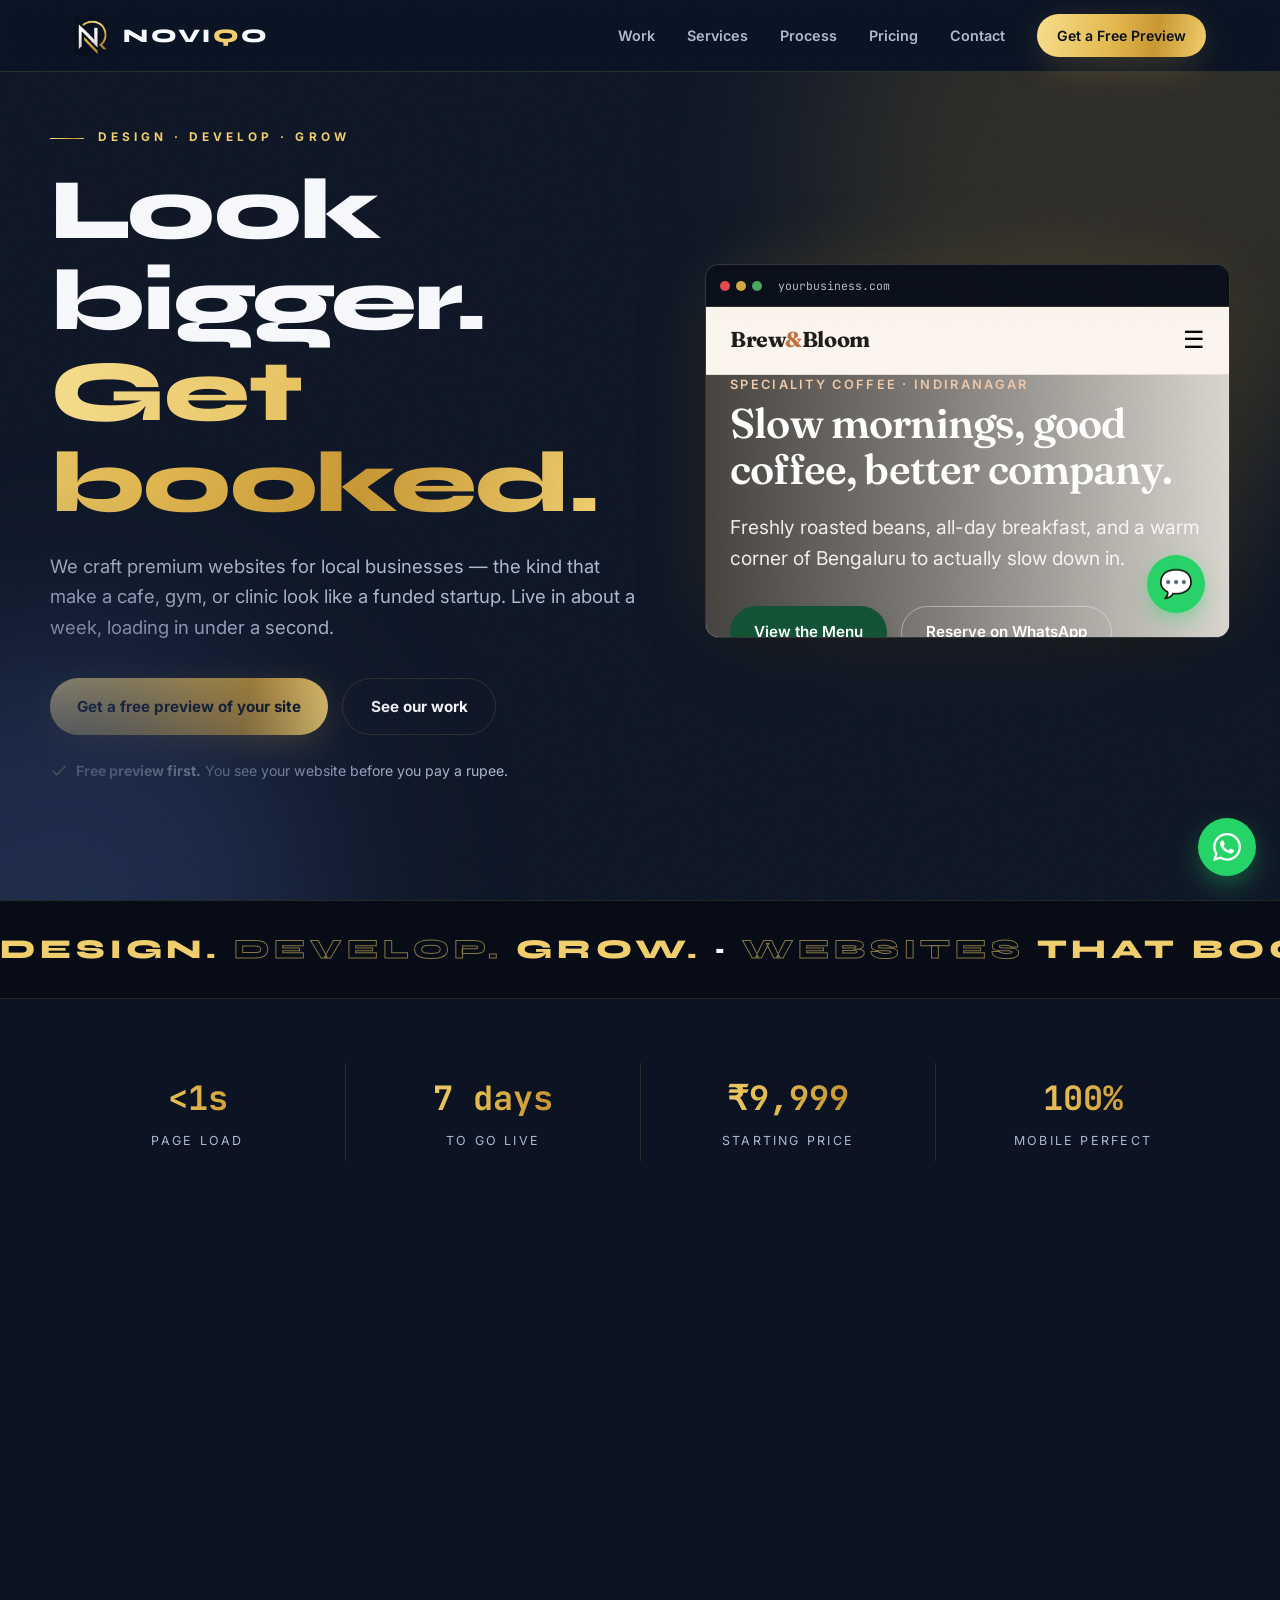
==== commit 3663732d: "SEO: brand favicon + entity graph + manifest" ====
--- a/index.html
+++ b/index.html
@@ -10,7 +10,10 @@
   <link rel="canonical" href="https://noviqo.co.in/" />
   <meta name="theme-color" content="#0C1424" />
   <meta name="robots" content="index,follow,max-image-preview:large" />
-  <link rel="icon" type="image/png" href="assets/favicon.png" />
+  <link rel="icon" href="/favicon.ico" sizes="any" />
+  <link rel="icon" type="image/png" sizes="96x96" href="/assets/favicon-96x96.png" />
+  <link rel="apple-touch-icon" href="/assets/apple-touch-icon.png" />
+  <link rel="manifest" href="/site.webmanifest" />
   <!-- Open Graph + Twitter -->
   <meta property="og:type" content="website" />
   <meta property="og:site_name" content="Noviqo Studio" />
@@ -34,28 +37,56 @@
   <script type="application/ld+json">
   {
     "@context": "https://schema.org",
-    "@type": "ProfessionalService",
-    "@id": "https://noviqo.co.in/#studio",
-    "name": "Noviqo Studio",
-    "url": "https://noviqo.co.in/",
-    "image": "https://noviqo.co.in/assets/logo.webp",
-    "logo": "https://noviqo.co.in/assets/logo.webp",
-    "description": "Premium website design and development studio for local businesses across India — cafes, gyms, clinics, salons and schools.",
-    "slogan": "Design. Develop. Grow.",
-    "email": "support.noviqostudio@gmail.com",
-    "telephone": "+91-95352-78181",
-    "priceRange": "₹₹",
-    "areaServed": [
-      { "@type": "Country", "name": "India" },
-      "Jaipur", "Lucknow", "Indore", "Ahmedabad", "Pune", "Delhi NCR", "Chandigarh"
-    ],
-    "address": { "@type": "PostalAddress", "addressLocality": "Bengaluru", "addressRegion": "Karnataka", "addressCountry": "IN" },
-    "knowsAbout": ["Website design", "Web development", "Local SEO", "Business automation", "Branding"],
-    "contactPoint": { "@type": "ContactPoint", "contactType": "sales", "telephone": "+91-95352-78181", "email": "support.noviqostudio@gmail.com", "availableLanguage": ["en", "hi"] },
-    "makesOffer": [
-      { "@type": "Offer", "name": "Launch — 1-page premium website", "price": "9999", "priceCurrency": "INR" },
-      { "@type": "Offer", "name": "Business — 5-6 page custom website", "price": "24999", "priceCurrency": "INR" },
-      { "@type": "Offer", "name": "Premium — 10+ page website", "price": "49999", "priceCurrency": "INR" }
+    "@graph": [
+      {
+        "@type": "Organization",
+        "@id": "https://noviqo.co.in/#organization",
+        "name": "Noviqo Studio",
+        "url": "https://noviqo.co.in/",
+        "logo": { "@type": "ImageObject", "url": "https://noviqo.co.in/assets/icon-512.png", "width": 512, "height": 512 },
+        "image": "https://noviqo.co.in/assets/logo.webp",
+        "email": "support@noviqo.co.in",
+        "slogan": "Design. Develop. Grow.",
+        "sameAs": [
+          "https://www.linkedin.com/company/noviqo-studio/",
+          "https://www.facebook.com/profile.php?id=61591762566777"
+        ]
+      },
+      {
+        "@type": "WebSite",
+        "@id": "https://noviqo.co.in/#website",
+        "url": "https://noviqo.co.in/",
+        "name": "Noviqo Studio",
+        "description": "Premium website design & development for local businesses across India.",
+        "publisher": { "@id": "https://noviqo.co.in/#organization" },
+        "inLanguage": "en-IN"
+      },
+      {
+        "@type": "ProfessionalService",
+        "@id": "https://noviqo.co.in/#studio",
+        "name": "Noviqo Studio",
+        "url": "https://noviqo.co.in/",
+        "image": "https://noviqo.co.in/assets/logo.webp",
+        "logo": "https://noviqo.co.in/assets/icon-512.png",
+        "description": "Premium website design and development studio for local businesses across India — cafes, gyms, clinics, salons and schools.",
+        "slogan": "Design. Develop. Grow.",
+        "email": "support@noviqo.co.in",
+        "telephone": "+91-95352-78181",
+        "priceRange": "₹₹",
+        "parentOrganization": { "@id": "https://noviqo.co.in/#organization" },
+        "areaServed": [
+          { "@type": "Country", "name": "India" },
+          "Jaipur", "Lucknow", "Indore", "Ahmedabad", "Pune", "Delhi NCR", "Chandigarh"
+        ],
+        "address": { "@type": "PostalAddress", "addressLocality": "Bengaluru", "addressRegion": "Karnataka", "addressCountry": "IN" },
+        "knowsAbout": ["Website design", "Web development", "Local SEO", "Business automation", "Branding"],
+        "contactPoint": { "@type": "ContactPoint", "contactType": "sales", "telephone": "+91-95352-78181", "email": "support@noviqo.co.in", "availableLanguage": ["en", "hi"] },
+        "makesOffer": [
+          { "@type": "Offer", "name": "Launch — 1-page premium website", "price": "9999", "priceCurrency": "INR" },
+          { "@type": "Offer", "name": "Business — 5-6 page custom website", "price": "24999", "priceCurrency": "INR" },
+          { "@type": "Offer", "name": "Premium — 10+ page website", "price": "49999", "priceCurrency": "INR" }
+        ]
+      }
     ]
   }
   </script>
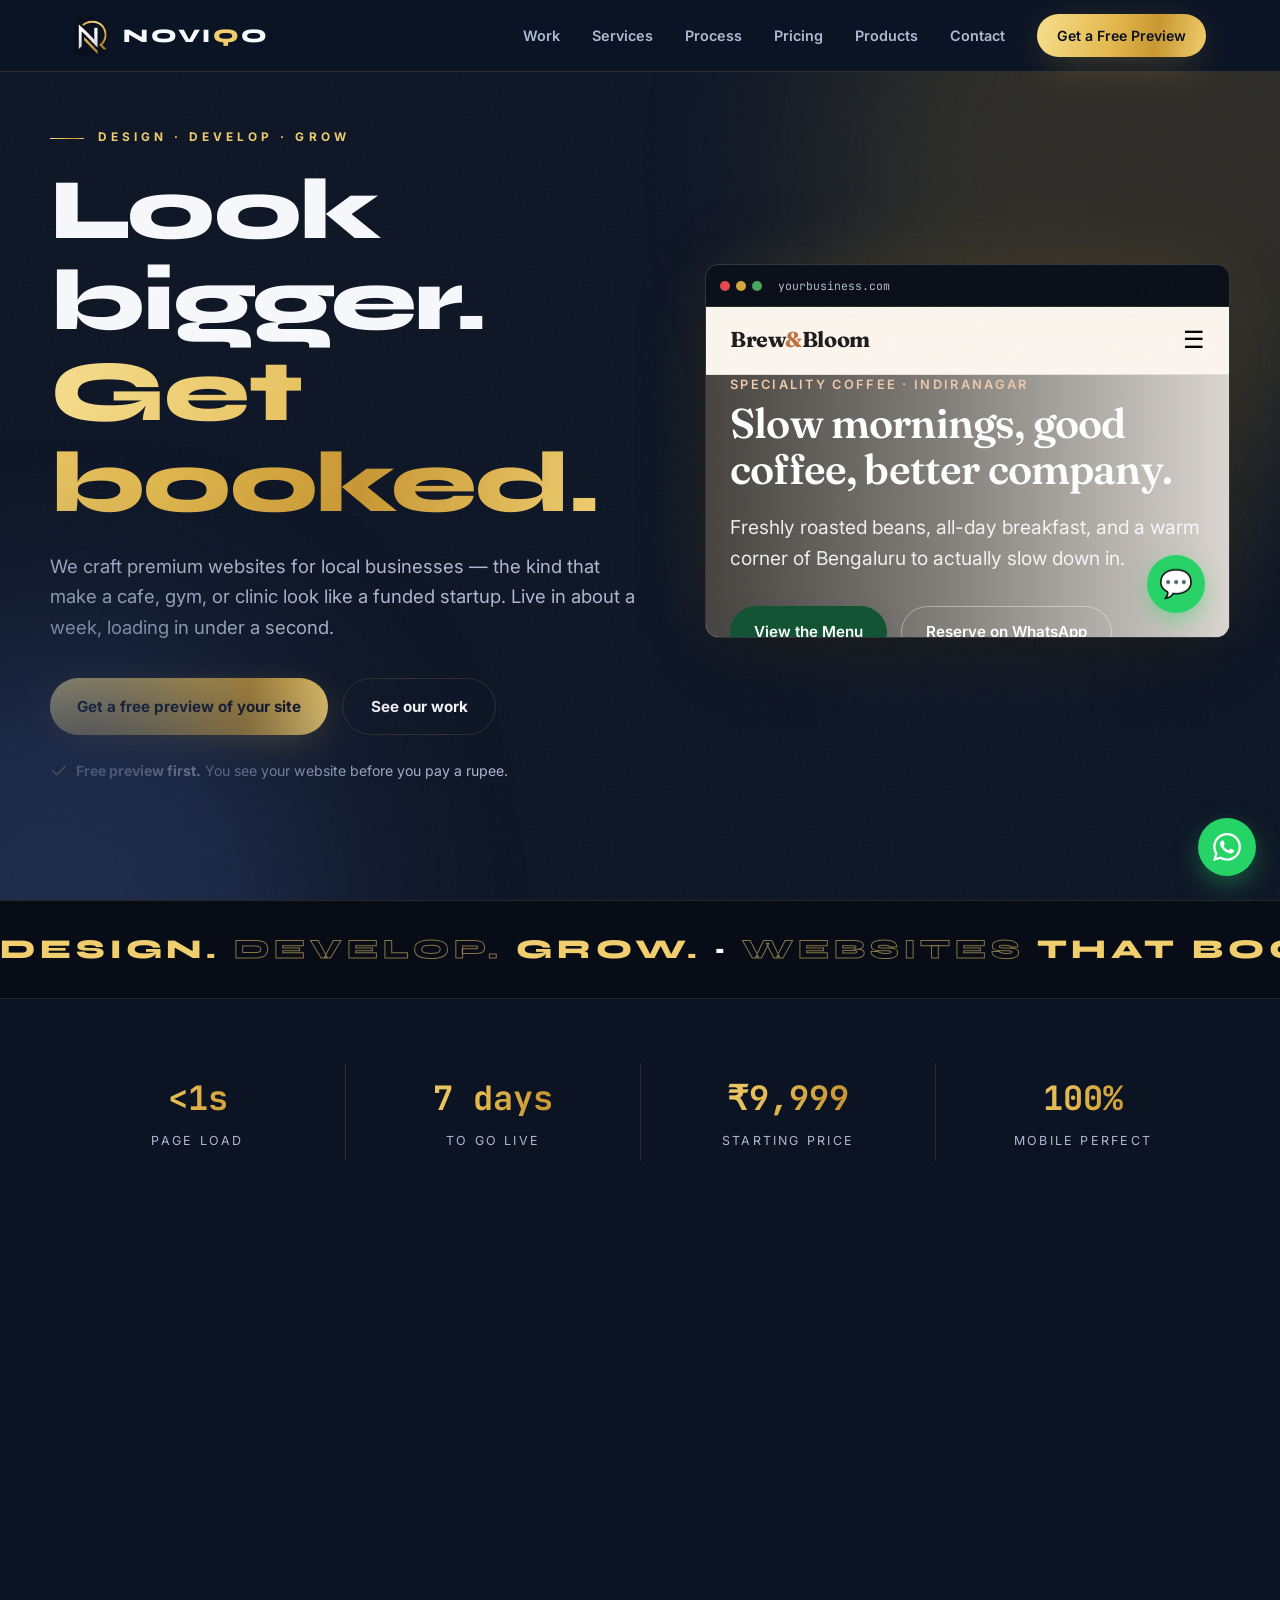
==== commit cee600a2: "products + contact email" ====
--- a/index.html
+++ b/index.html
@@ -104,6 +104,7 @@
       <a href="#services">Services</a>
       <a href="#process">Process</a>
       <a href="#pricing">Pricing</a>
+      <a href="#products">Products</a>
       <a href="#contact">Contact</a>
       <a class="btn btn-gold" href="#contact">Get a Free Preview</a>
     </div>
@@ -355,6 +356,27 @@
     </div>
   </section>
 
+  <!-- ══ PRODUCTS ══ -->
+  <section id="products" class="cv">
+    <div class="wrap">
+      <div class="section-head reveal">
+        <p class="eyebrow">Our Products</p>
+        <h2>We build <span class="gold-text">our own SaaS too.</span></h2>
+        <p class="lead">Not just client sites — we ship products. Proof we know software end to end.</p>
+      </div>
+      <div class="grid3">
+        <a class="card reveal" href="https://flagfatigue.noviqo.co.in/" target="_blank" rel="noopener">
+          <div class="ic"><svg width="24" height="24" viewBox="0 0 24 24" fill="none" stroke="currentColor" stroke-width="2" stroke-linecap="round" stroke-linejoin="round" aria-hidden="true"><path d="M4 15s1-1 4-1 5 2 8 2 4-1 4-1V3s-1 1-4 1-5-2-8-2-4 1-4 1z"/><line x1="4" y1="22" x2="4" y2="15"/></svg></div>
+          <h3>FlagFatigue</h3><p>A GitHub app that finds dead feature flags and auto-opens pull requests to remove them — cleaner codebases on autopilot.</p>
+        </a>
+        <a class="card reveal" href="https://waitlistwizard-ki1m.onrender.com/" target="_blank" rel="noopener">
+          <div class="ic"><svg width="24" height="24" viewBox="0 0 24 24" fill="none" stroke="currentColor" stroke-width="2" stroke-linecap="round" stroke-linejoin="round" aria-hidden="true"><path d="M17 21v-2a4 4 0 0 0-4-4H5a4 4 0 0 0-4 4v2"/><circle cx="9" cy="7" r="4"/><path d="M22 21v-2a4 4 0 0 0-3-3.87M16 3.13a4 4 0 0 1 0 7.75"/></svg></div>
+          <h3>Waitlist</h3><p>Collect, manage, and convert pre-launch signups — a drop-in waitlist for your next product.</p>
+        </a>
+      </div>
+    </div>
+  </section>
+
   <!-- ══ CONTACT ══ -->
   <section id="contact" class="contact cv">
     <div class="wrap split">
@@ -364,7 +386,7 @@
         <p class="lead" style="margin-top:14px">Tell us about your business and we'll build a preview of your website — free. If you love it, we go live in a week. If not, you owe nothing.</p>
         <div class="info-row">
           <svg width="20" height="20" viewBox="0 0 24 24" fill="none" stroke="currentColor" stroke-width="2" stroke-linecap="round" stroke-linejoin="round" aria-hidden="true"><rect x="2" y="4" width="20" height="16" rx="2"/><path d="m22 7-10 5L2 7"/></svg>
-          <a href="mailto:support.noviqostudio@gmail.com">support.noviqostudio@gmail.com</a>
+          <a href="mailto:support@noviqo.co.in">support@noviqo.co.in</a>
         </div>
         <div class="info-row">
           <svg width="20" height="20" viewBox="0 0 24 24" fill="none" stroke="currentColor" stroke-width="2" stroke-linecap="round" stroke-linejoin="round" aria-hidden="true"><path d="M21 11.5a8.38 8.38 0 0 1-.9 3.8 8.5 8.5 0 0 1-7.6 4.7 8.38 8.38 0 0 1-3.8-.9L3 21l1.9-5.7a8.38 8.38 0 0 1-.9-3.8 8.5 8.5 0 0 1 4.7-7.6 8.38 8.38 0 0 1 3.8-.9h.5a8.48 8.48 0 0 1 8 8v.5z"/></svg>
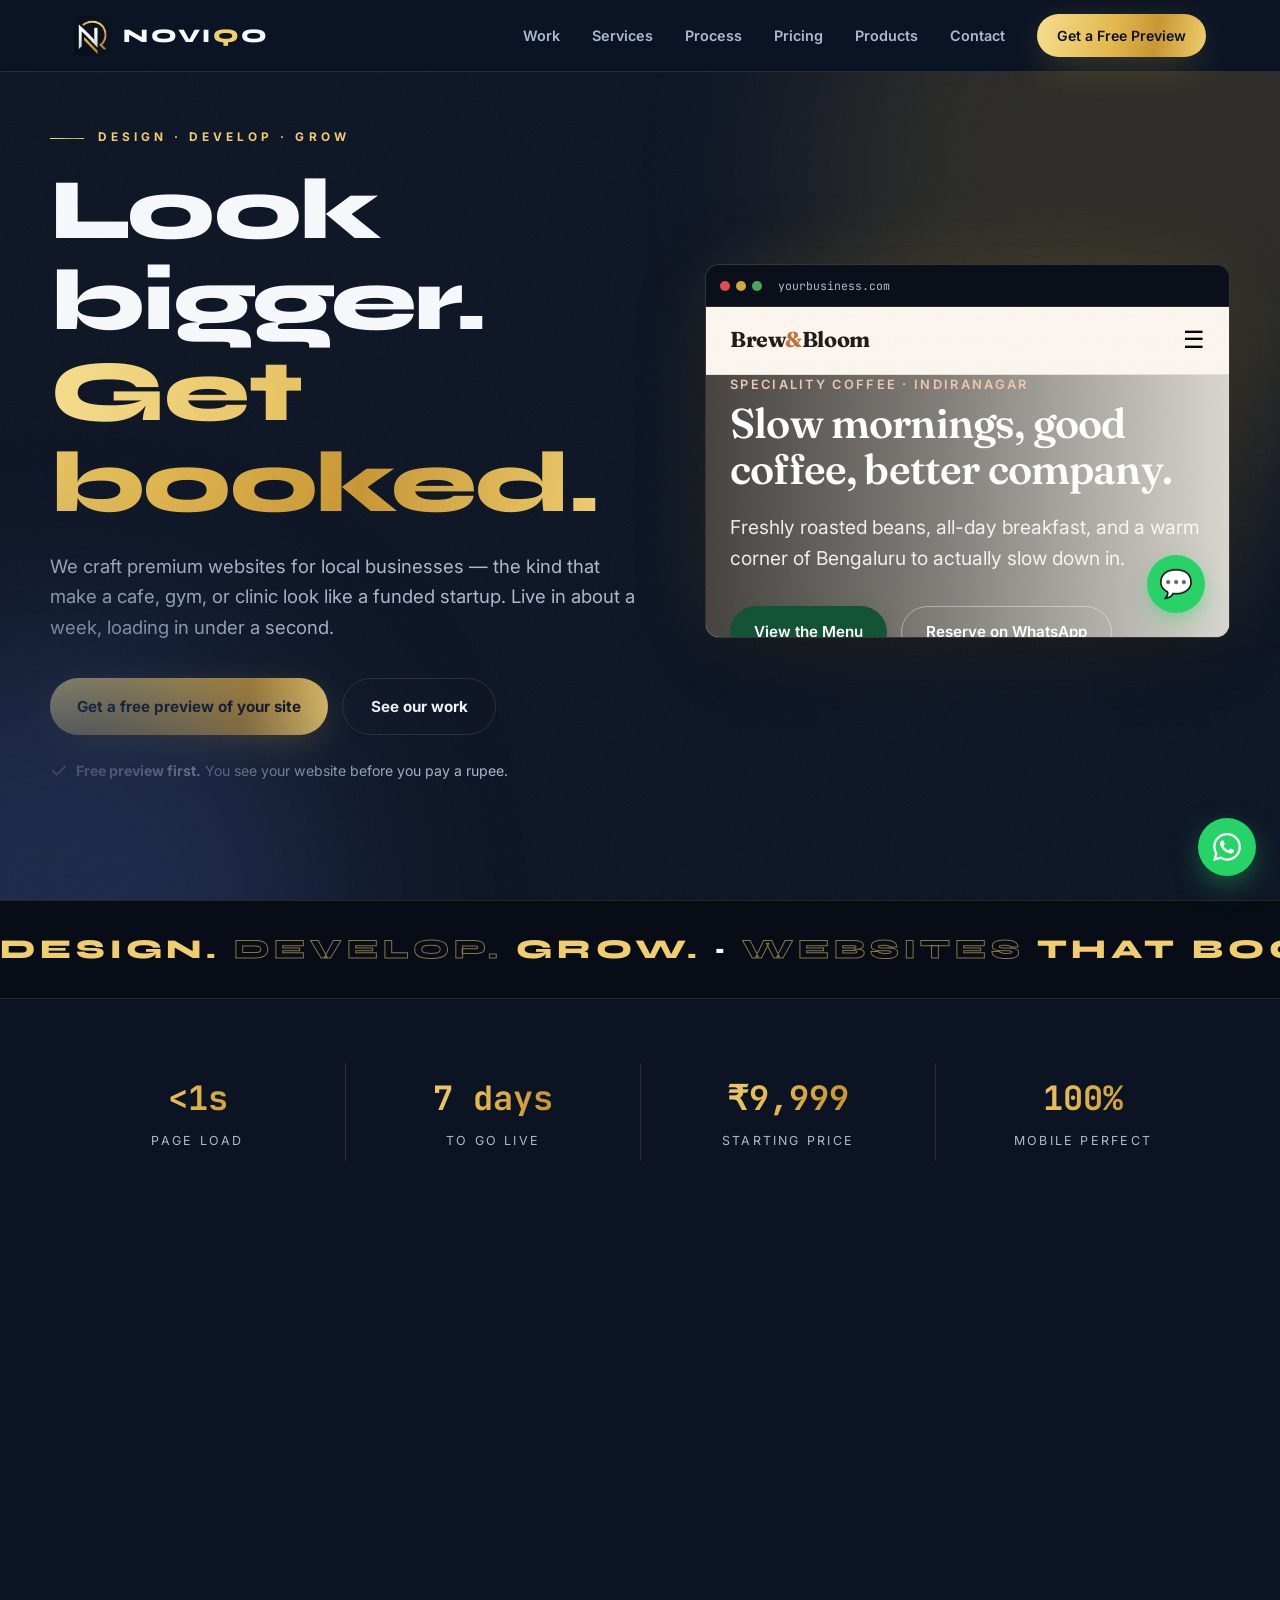
==== commit d8d1e3dc: "product logos + WaitlistWizard" ====
--- a/index.html
+++ b/index.html
@@ -366,12 +366,12 @@
       </div>
       <div class="grid3">
         <a class="card reveal" href="https://flagfatigue.noviqo.co.in/" target="_blank" rel="noopener">
-          <div class="ic"><svg width="24" height="24" viewBox="0 0 24 24" fill="none" stroke="currentColor" stroke-width="2" stroke-linecap="round" stroke-linejoin="round" aria-hidden="true"><path d="M4 15s1-1 4-1 5 2 8 2 4-1 4-1V3s-1 1-4 1-5-2-8-2-4 1-4 1z"/><line x1="4" y1="22" x2="4" y2="15"/></svg></div>
+          <img src="assets/flagfatigue-logo.webp" alt="FlagFatigue logo" width="52" height="52" style="border-radius:10px;margin-bottom:16px" loading="lazy" />
           <h3>FlagFatigue</h3><p>A GitHub app that finds dead feature flags and auto-opens pull requests to remove them — cleaner codebases on autopilot.</p>
         </a>
         <a class="card reveal" href="https://waitlistwizard-ki1m.onrender.com/" target="_blank" rel="noopener">
-          <div class="ic"><svg width="24" height="24" viewBox="0 0 24 24" fill="none" stroke="currentColor" stroke-width="2" stroke-linecap="round" stroke-linejoin="round" aria-hidden="true"><path d="M17 21v-2a4 4 0 0 0-4-4H5a4 4 0 0 0-4 4v2"/><circle cx="9" cy="7" r="4"/><path d="M22 21v-2a4 4 0 0 0-3-3.87M16 3.13a4 4 0 0 1 0 7.75"/></svg></div>
-          <h3>Waitlist</h3><p>Collect, manage, and convert pre-launch signups — a drop-in waitlist for your next product.</p>
+          <img src="assets/waitlistwizard-logo.webp" alt="WaitlistWizard logo" width="52" height="52" style="border-radius:10px;margin-bottom:16px" loading="lazy" />
+          <h3>WaitlistWizard</h3><p>Collect, manage, and convert pre-launch signups — a drop-in waitlist for your next product.</p>
         </a>
       </div>
     </div>
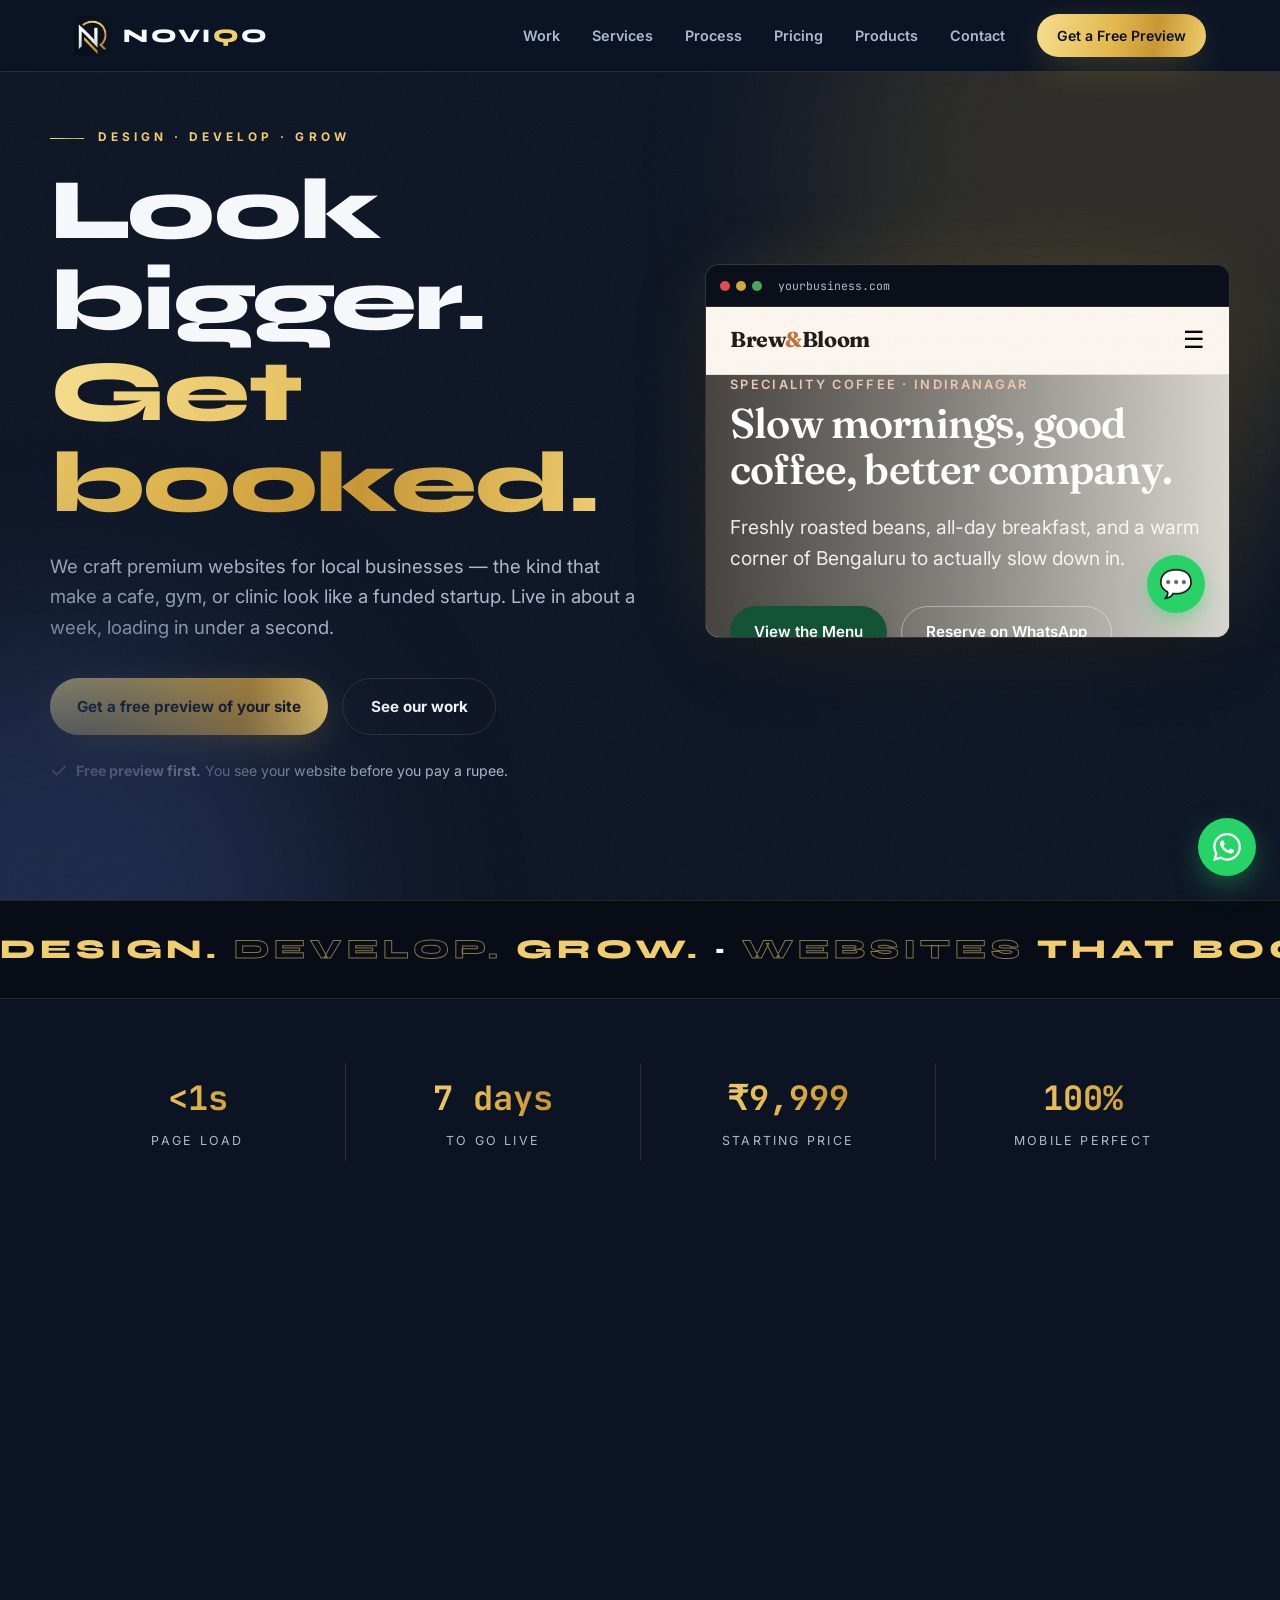
==== commit bd2c0962: "copy: expand Products section (advisor feedback)" ====
--- a/index.html
+++ b/index.html
@@ -361,8 +361,8 @@
     <div class="wrap">
       <div class="section-head reveal">
         <p class="eyebrow">Our Products</p>
-        <h2>We build <span class="gold-text">our own SaaS too.</span></h2>
-        <p class="lead">Not just client sites — we ship products. Proof we know software end to end.</p>
+        <h2>We don't just build websites. <span class="gold-text">We build software.</span></h2>
+        <p class="lead">We ship our own SaaS products — live software we run and maintain ourselves, not demos. That engineering goes straight into client work: faster sites, cleaner systems, and business tooling built to run day after day, not just look good on launch week.</p>
       </div>
       <div class="grid3">
         <a class="card reveal" href="https://flagfatigue.noviqo.co.in/" target="_blank" rel="noopener">
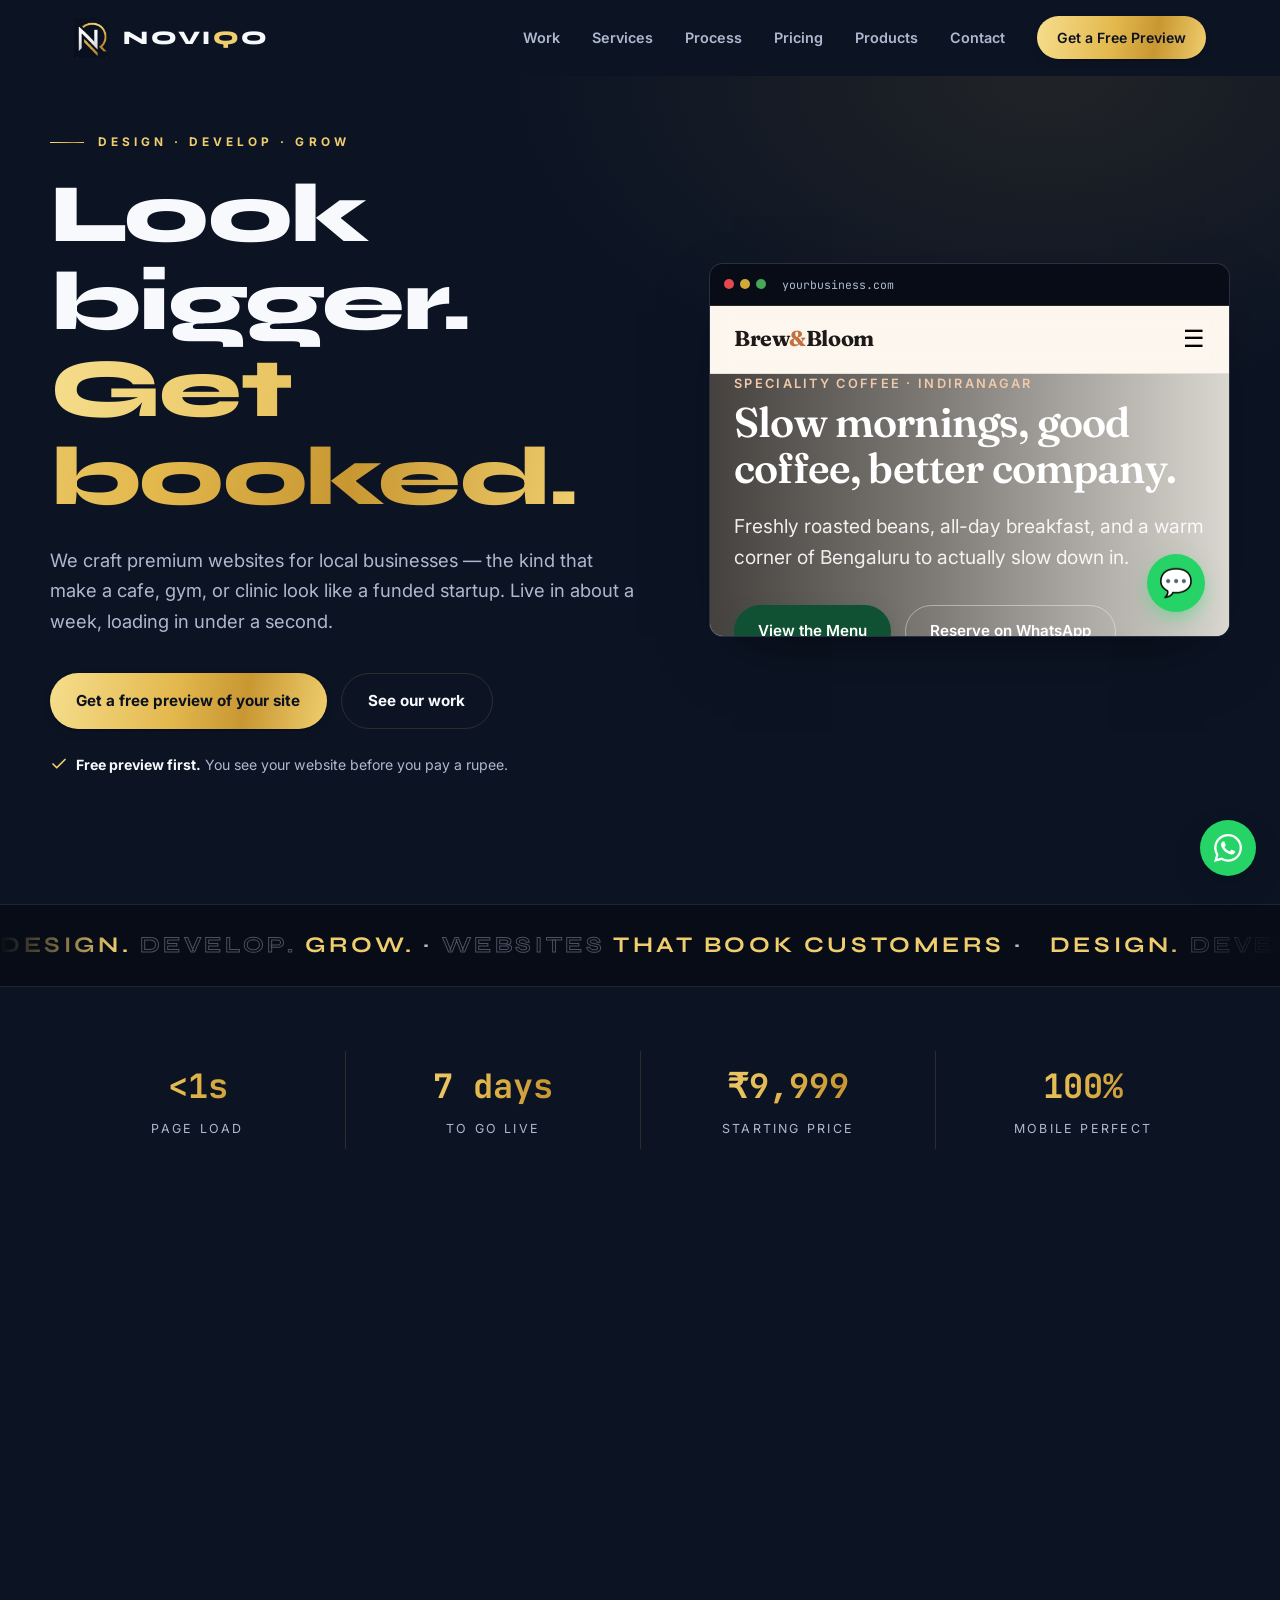
==== commit f59523ec: "copy: neutral enquiry placeholders" ====
--- a/index.html
+++ b/index.html
@@ -401,9 +401,9 @@
         <h3>Free Website Preview</h3>
         <p style="color:#6B7280;font-size:.9rem;margin-top:6px">30 seconds. Straight to our WhatsApp.</p>
         <label for="nm">Your name</label>
-        <input id="nm" required placeholder="e.g. Priya" autocomplete="name" />
+        <input id="nm" required placeholder="Your name" autocomplete="name" />
         <label for="biz">Business name &amp; type</label>
-        <input id="biz" required placeholder="e.g. Priya's Cafe, Indiranagar" autocomplete="organization" />
+        <input id="biz" required placeholder="Your business" autocomplete="organization" />
         <label for="msg">Anything else? (optional)</label>
         <textarea id="msg" rows="3" placeholder="e.g. We have an Instagram but no website"></textarea>
         <button class="btn btn-gold" type="submit">Get My Free Preview →</button>
--- a/css/tokens.css
+++ b/css/tokens.css
@@ -40,10 +40,19 @@
   --r-lg: 22px;
   --pill: 999px;
 
-  /* elevation & glow */
-  --shadow: 0 20px 60px -20px rgba(0, 0, 0, .55);
-  --glow-gold: 0 10px 40px -10px rgba(212, 169, 60, .45);
-  --glow-gold-soft: 0 0 80px -20px rgba(212, 169, 60, .25);
+  /* elevation — restrained, neutral (premium tools glow with light, not colour) */
+  --shadow-sm: 0 1px 2px rgba(0, 0, 0, .3), 0 4px 12px -6px rgba(0, 0, 0, .4);
+  --shadow: 0 12px 32px -12px rgba(0, 0, 0, .5);
+  --shadow-lg: 0 24px 64px -24px rgba(0, 0, 0, .6);
+  --ring-gold: 0 0 0 1px rgba(240, 206, 110, .35);       /* hairline accent, not a glow */
+  --glow-gold-soft: 0 8px 30px -18px rgba(212, 169, 60, .3);  /* whisper, feature elements only */
+
+  /* motion — one language, all within the 180–400ms budget */
+  --ease: cubic-bezier(.22, .61, .36, 1);      /* gentle, decelerating */
+  --ease-out: cubic-bezier(.16, 1, .3, 1);
+  --dur-fast: 160ms;
+  --dur: 240ms;
+  --dur-slow: 360ms;
 
   /* layout */
   --maxw: 1180px;
--- a/css/main.css
+++ b/css/main.css
@@ -17,15 +17,9 @@
 img { display: block; max-width: 100%; }
 :focus-visible { outline: 2px solid var(--gold-bright); outline-offset: 3px; border-radius: 4px; }
 ::selection { background: var(--gold); color: var(--accent-ink); }
-section { padding: 110px var(--pad); position: relative; }
+section { padding: 128px var(--pad); position: relative; }
 .cv { content-visibility: auto; contain-intrinsic-size: 760px; }
 .wrap { max-width: var(--maxw); margin: 0 auto; position: relative; }
-
-/* film grain over everything, very subtle */
-body::before {
-  content: ""; position: fixed; inset: 0; z-index: 1; pointer-events: none; opacity: .05;
-  background-image: url("data:image/svg+xml,%3Csvg xmlns='http://www.w3.org/2000/svg' width='140' height='140'%3E%3Cfilter id='n'%3E%3CfeTurbulence type='fractalNoise' baseFrequency='0.9' numOctaves='2'/%3E%3C/filter%3E%3Crect width='100%25' height='100%25' filter='url(%23n)'/%3E%3C/svg%3E");
-}
 header, .fab { z-index: 50; }
 
 /* typography helpers */
@@ -43,22 +37,28 @@
 /* buttons */
 .btn {
   display: inline-flex; align-items: center; gap: .55rem; font-weight: 700; font-size: .95rem;
-  padding: .95rem 1.7rem; border-radius: var(--pill); border: 0;
-  transition: transform .2s, box-shadow .2s, background .2s, color .2s;
-}
-.btn:hover { transform: translateY(-2px); }
-.btn:active { transform: translateY(0) scale(.98); }
-.btn-gold { background: var(--grad-gold); color: var(--accent-ink); box-shadow: var(--glow-gold); }
-.btn-gold:hover { box-shadow: 0 14px 50px -10px rgba(212, 169, 60, .6); }
-.btn-ghost { background: transparent; color: var(--ink); border: 1.5px solid var(--line-on-dark); }
-.btn-ghost:hover { border-color: var(--gold); color: var(--gold-bright); }
-
-/* nav */
+  padding: .9rem 1.65rem; border-radius: var(--pill); border: 0;
+  transition: transform var(--dur-fast) var(--ease), box-shadow var(--dur-fast) var(--ease),
+              background var(--dur-fast) var(--ease), color var(--dur-fast) var(--ease);
+}
+.btn:hover { transform: translateY(-1px); }
+.btn:active { transform: translateY(0); }
+.btn-gold { background: var(--grad-gold); color: var(--accent-ink); box-shadow: var(--shadow-sm); }
+.btn-gold:hover { box-shadow: var(--shadow); }
+.btn-ghost { background: transparent; color: var(--ink); border: 1px solid var(--line-on-dark); }
+.btn-ghost:hover { border-color: rgba(240, 206, 110, .5); color: var(--gold-bright); background: rgba(240, 206, 110, .04); }
+
+/* nav — clear at the top, frosts only once you scroll (premium restraint) */
 header {
-  position: sticky; top: 0; backdrop-filter: saturate(160%) blur(14px);
-  background: rgba(12, 20, 36, .8); border-bottom: 1px solid var(--line-on-dark);
-}
-nav { max-width: var(--maxw); margin: 0 auto; display: flex; align-items: center; justify-content: space-between; padding: 14px var(--pad); }
+  position: sticky; top: 0; background: transparent; border-bottom: 1px solid transparent;
+  transition: background var(--dur) var(--ease), border-color var(--dur) var(--ease),
+              backdrop-filter var(--dur) var(--ease);
+}
+header.scrolled {
+  background: rgba(12, 20, 36, .72); backdrop-filter: saturate(160%) blur(14px);
+  border-bottom-color: var(--line-on-dark);
+}
+nav { max-width: var(--maxw); margin: 0 auto; display: flex; align-items: center; justify-content: space-between; padding: 16px var(--pad); }
 .logo { display: flex; align-items: center; gap: 12px; }
 .logo img { height: 40px; width: auto; }
 .logo b { font-family: var(--font-display); font-weight: 800; font-size: 1.2rem; letter-spacing: .12em; }
@@ -69,16 +69,15 @@
 .nav-links a.btn-gold { color: var(--accent-ink); padding: .62rem 1.25rem; font-size: .88rem; }
 .burger { display: none; background: 0; border: 0; font-size: 1.6rem; color: var(--ink); }
 
-/* hero */
-.hero { min-height: 92vh; display: flex; align-items: center; padding-top: 40px; overflow: hidden; }
-.hero::before, .hero::after {
-  content: ""; position: absolute; border-radius: 50%; filter: blur(90px); pointer-events: none;
-}
-.hero::before { width: 640px; height: 640px; right: -180px; top: -220px; background: rgba(212, 169, 60, .16); }
-.hero::after { width: 520px; height: 520px; left: -200px; bottom: -260px; background: rgba(29, 44, 78, .9); }
-.hero .wrap { display: grid; grid-template-columns: 1.06fr .94fr; gap: 64px; align-items: center; }
-.hero h1 { font-size: clamp(3rem, 7vw, 5.4rem); margin: 1.1rem 0 1.4rem; text-wrap: balance; }
-.hero .lead { font-size: 1.16rem; margin-bottom: 2.2rem; }
+/* hero — one soft, static light source top-right; no blurred blobs */
+.hero { min-height: 90vh; display: flex; align-items: center; padding-top: 48px; overflow: hidden; }
+.hero::before {
+  content: ""; position: absolute; inset: 0; pointer-events: none; z-index: 0;
+  background: radial-gradient(60% 55% at 82% 0%, rgba(212, 169, 60, .1), transparent 70%);
+}
+.hero .wrap { display: grid; grid-template-columns: 1.06fr .94fr; gap: 72px; align-items: center; z-index: 1; }
+.hero h1 { font-size: clamp(3rem, 7vw, 5.2rem); margin: 1.2rem 0 1.5rem; text-wrap: balance; }
+.hero .lead { font-size: 1.15rem; margin-bottom: 2.3rem; }
 .hero-actions { display: flex; gap: 14px; flex-wrap: wrap; }
 .hero-note { margin-top: 1.5rem; font-size: .88rem; color: var(--muted); display: flex; align-items: center; gap: 8px; }
 .hero-note svg { color: var(--gold-bright); flex: none; }
@@ -86,8 +85,8 @@
 
 /* browser mockup */
 .browser {
-  border: 1px solid var(--line-on-dark); border-radius: var(--r-md); overflow: hidden;
-  background: var(--navy-850); box-shadow: var(--shadow), var(--glow-gold-soft);
+  border: 1px solid var(--line-soft); border-radius: var(--r-md); overflow: hidden;
+  background: var(--navy-850); box-shadow: var(--shadow-lg);
 }
 .browser-bar { display: flex; align-items: center; gap: 6px; padding: 11px 14px; background: var(--navy-950); border-bottom: 1px solid var(--line-on-dark); }
 .browser-bar i { width: 10px; height: 10px; border-radius: var(--pill); background: var(--navy-700); }
@@ -113,13 +112,20 @@
 .skel.loaded > img, .skel.loaded > iframe { opacity: 1; }
 
 /* marquee — kinetic brand strip */
-.marquee { padding: 26px 0; border-block: 1px solid var(--line-on-dark); background: var(--navy-950); overflow: hidden; }
-.marquee-track { display: flex; width: max-content; animation: marquee 26s linear infinite; }
+.marquee { padding: 22px 0; border-block: 1px solid var(--line-soft); background: var(--navy-950); overflow: hidden; }
+.marquee::before, .marquee::after {
+  content: ""; position: absolute; top: 0; bottom: 0; width: 120px; z-index: 2; pointer-events: none;
+}
+.marquee { position: relative; }
+.marquee::before { left: 0; background: linear-gradient(90deg, var(--navy-950), transparent); }
+.marquee::after { right: 0; background: linear-gradient(270deg, var(--navy-950), transparent); }
+.marquee-track { display: flex; width: max-content; animation: marquee 48s linear infinite; }
 .marquee span {
-  font-family: var(--font-display); font-weight: 800; font-size: clamp(1.1rem, 2.4vw, 1.7rem);
-  text-transform: uppercase; letter-spacing: .18em; white-space: nowrap; padding-right: 18px;
-}
-.marquee span b { color: transparent; -webkit-text-stroke: 1px rgba(240, 206, 110, .55); font-weight: 800; }
+  font-family: var(--font-display); font-weight: 700; font-size: clamp(1rem, 2vw, 1.4rem);
+  text-transform: uppercase; letter-spacing: .16em; white-space: nowrap; padding-right: 18px;
+  color: var(--body-on-dark);
+}
+.marquee span b { color: transparent; -webkit-text-stroke: 1px rgba(174, 185, 207, .4); font-weight: 700; }
 .marquee span em { font-style: normal; color: var(--gold-bright); }
 @keyframes marquee { to { transform: translateX(-50%); } }
 
@@ -133,21 +139,21 @@
 
 /* portfolio */
 .portfolio-grid { display: grid; grid-template-columns: repeat(3, 1fr); gap: 26px; }
-.work { display: flex; flex-direction: column; gap: 16px; transition: transform .25s; }
-.work:hover { transform: translateY(-6px); }
-.work:hover .browser { box-shadow: var(--shadow), var(--glow-gold); border-color: rgba(240, 206, 110, .35); }
-.work .browser { transition: box-shadow .3s, border-color .3s; }
+.work { display: flex; flex-direction: column; gap: 16px; transition: transform var(--dur) var(--ease); }
+.work:hover { transform: translateY(-4px); }
+.work:hover .browser { box-shadow: var(--shadow-lg); border-color: rgba(240, 206, 110, .28); }
+.work .browser { transition: box-shadow var(--dur) var(--ease), border-color var(--dur) var(--ease); }
 .work .meta b { display: block; font-family: var(--font-display); font-size: 1.06rem; }
 .work .meta span { color: var(--muted); font-size: .88rem; }
 
 /* services */
 .grid3 { display: grid; grid-template-columns: repeat(3, 1fr); gap: 24px; }
 .card {
-  background: linear-gradient(160deg, var(--navy-800), var(--navy-850));
+  background: var(--navy-850);
   border: 1px solid var(--line-soft); border-radius: var(--r-md); padding: 32px;
-  transition: transform .25s, border-color .25s, box-shadow .25s;
-}
-.card:hover { transform: translateY(-5px); border-color: rgba(240, 206, 110, .4); box-shadow: var(--glow-gold-soft); }
+  transition: transform var(--dur) var(--ease), border-color var(--dur) var(--ease), box-shadow var(--dur) var(--ease);
+}
+.card:hover { transform: translateY(-3px); border-color: var(--line-on-dark); box-shadow: var(--shadow); }
 .card .ic {
   width: 52px; height: 52px; border-radius: var(--r-sm); display: grid; place-items: center; margin-bottom: 18px;
   background: rgba(212, 169, 60, .12); border: 1px solid var(--line-on-dark); color: var(--gold-bright);
@@ -170,10 +176,11 @@
 .price-grid { display: grid; grid-template-columns: repeat(3, 1fr); gap: 26px; align-items: stretch; }
 .plan {
   background: var(--navy-850); border: 1.5px solid var(--line-soft); border-radius: var(--r-lg);
-  padding: 38px 30px; display: flex; flex-direction: column; transition: transform .25s, box-shadow .25s;
-}
-.plan:hover { transform: translateY(-4px); }
-.plan.feat { border-color: var(--gold); box-shadow: var(--glow-gold-soft); position: relative; background: linear-gradient(170deg, #182647, var(--navy-850)); }
+  padding: 38px 30px; display: flex; flex-direction: column;
+  transition: transform var(--dur) var(--ease), box-shadow var(--dur) var(--ease), border-color var(--dur) var(--ease);
+}
+.plan:hover { transform: translateY(-3px); box-shadow: var(--shadow); }
+.plan.feat { border-color: rgba(240, 206, 110, .5); box-shadow: var(--glow-gold-soft); position: relative; background: linear-gradient(170deg, #182647, var(--navy-850)); }
 .plan.feat::before {
   content: "Most popular"; position: absolute; top: -13px; left: 50%; transform: translateX(-50%);
   background: var(--grad-gold); color: var(--accent-ink); font-size: .7rem; font-weight: 800;
@@ -215,22 +222,26 @@
 
 /* floating WhatsApp */
 .fab {
-  position: fixed; bottom: 24px; right: 24px; width: 58px; height: 58px; border-radius: var(--pill);
+  position: fixed; bottom: 24px; right: 24px; width: 56px; height: 56px; border-radius: var(--pill);
   background: var(--wa); display: grid; place-items: center; color: #fff;
-  box-shadow: 0 10px 30px -6px rgba(37, 211, 102, .55); transition: transform .2s;
-}
-.fab:hover { transform: scale(1.1); }
-
-/* reveal on scroll */
-.reveal { opacity: 0; transform: translateY(26px); transition: opacity .7s, transform .7s cubic-bezier(.2, .7, .2, 1); }
+  box-shadow: var(--shadow); transition: transform var(--dur-fast) var(--ease), box-shadow var(--dur-fast) var(--ease);
+}
+.fab:hover { transform: translateY(-2px); box-shadow: var(--shadow-lg); }
+.fab:active { transform: translateY(0); }
+
+/* reveal on scroll — subtle, within the 180–400ms budget */
+.reveal { opacity: 0; transform: translateY(14px); transition: opacity var(--dur-slow) var(--ease-out), transform var(--dur-slow) var(--ease-out); }
 .reveal.in { opacity: 1; transform: none; }
+/* stagger: JS sets --i on siblings so a grid reveals in sequence, not all at once */
+.reveal { transition-delay: calc(var(--i, 0) * 55ms); }
 
 /* reduced motion */
 @media (prefers-reduced-motion: reduce) {
-  .reveal { opacity: 1; transform: none; transition: none; }
+  .reveal { opacity: 1; transform: none; transition: none; transition-delay: 0s; }
   .skel::after { animation: none; }
   .marquee-track { animation: none; }
-  .btn, .work, .card, .plan { transition: none; }
+  .btn, .work, .card, .plan, header { transition: none; }
+  html { scroll-behavior: auto; }
 }
 
 /* responsive */
@@ -238,7 +249,7 @@
   section { padding: 72px 20px; }
   .nav-links {
     position: fixed; inset: 68px 0 auto; flex-direction: column; background: var(--navy-950);
-    padding: 26px; gap: 22px; transform: translateY(-180%); transition: transform .3s;
+    padding: 26px; gap: 22px; transform: translateY(-180%); transition: transform var(--dur) var(--ease-out);
     border-bottom: 1px solid var(--line-on-dark); box-shadow: var(--shadow);
   }
   .nav-links.open { transform: none; }
